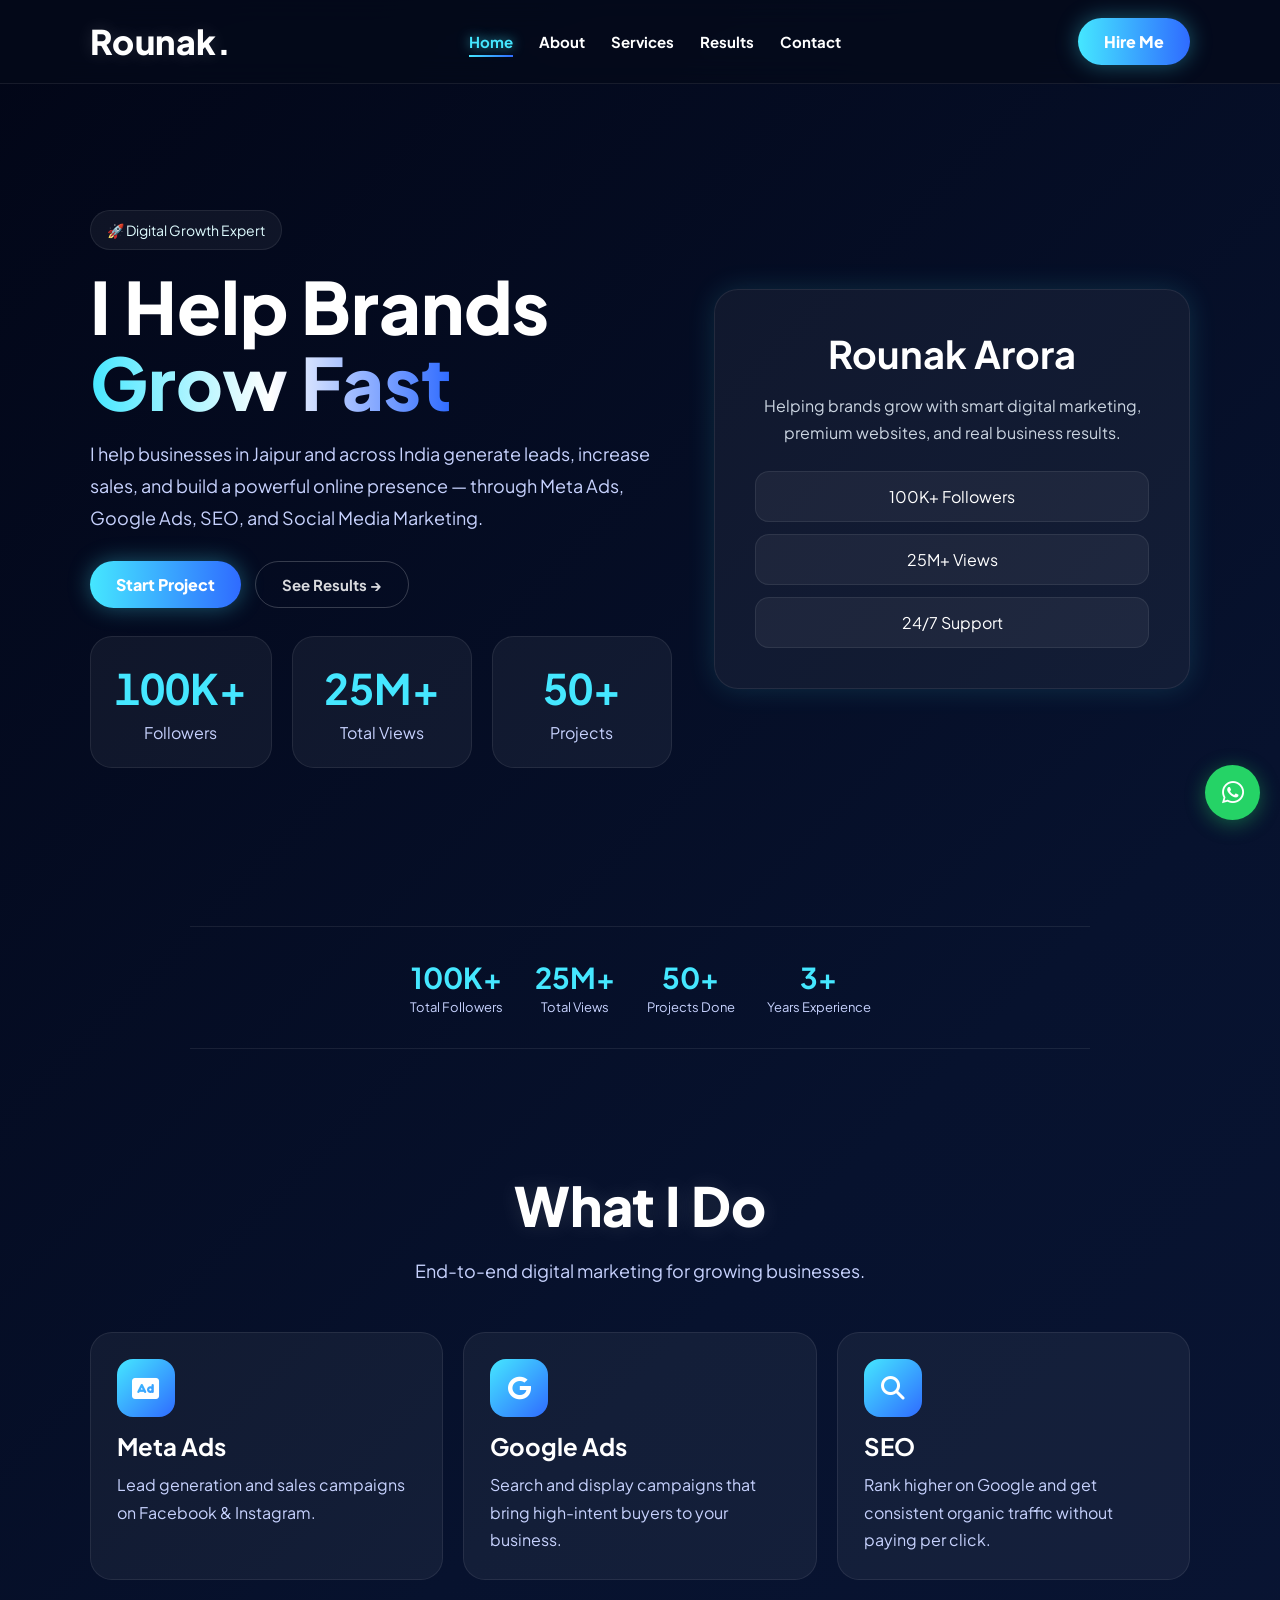
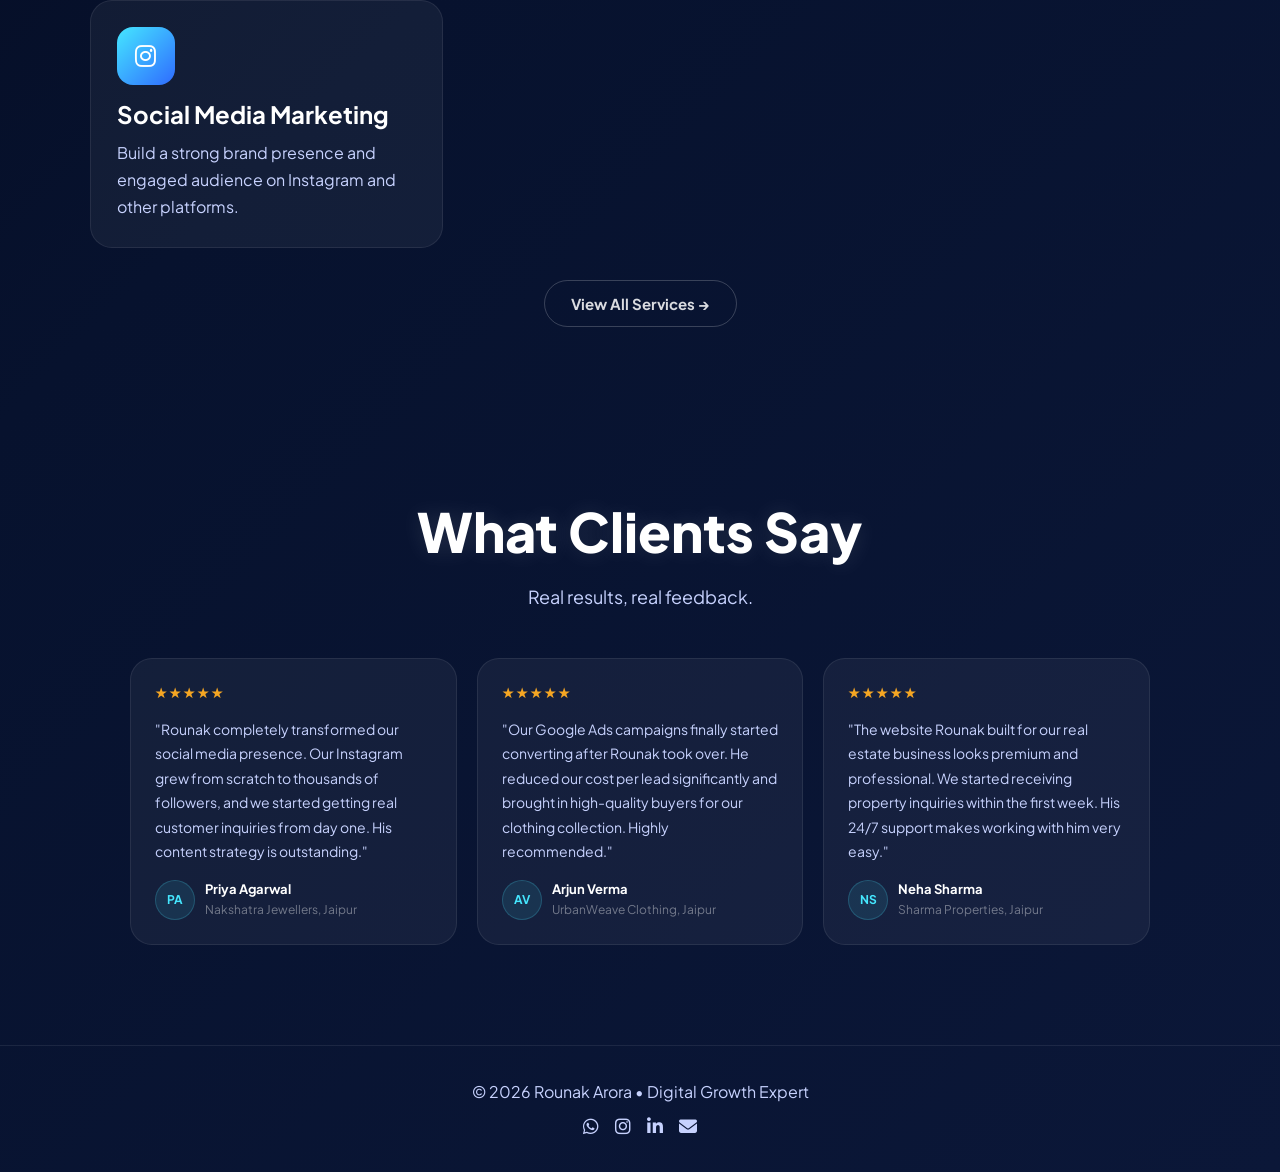
==== index.html @ ebeb41df "Update index.html with SEO enhancements and content revisions Updated meta tags for Open Graph and a" ====
<!DOCTYPE html>
<html lang="en">
<head>
  <meta charset="UTF-8">
  <meta name="viewport" content="width=device-width, initial-scale=1.0">
  <title>Rounak Arora | Digital Growth Expert — Jaipur</title>

  <meta name="description" content="Rounak Arora is a Digital Growth Expert in Jaipur helping brands grow with SEO, Social Media Marketing, Google Ads, Website Design & Branding.">

  <meta property="og:title" content="Rounak Arora | Digital Growth Expert">
  <meta property="og:description" content="Helping brands grow with smart digital marketing, premium websites, and real business results.">
  <meta property="og:image" content="https://rounakarora.netlify.app/insta.jpg">
  <meta property="og:url" content="https://rounakarora.netlify.app/">
  <meta property="og:type" content="website">

  <meta name="theme-color" content="#020617">

  <link rel="icon" type="image/png" href="images/favicon.png">

  <script type="application/ld+json">
  {
    "@context": "https://schema.org",
    "@type": "ProfessionalService",
    "name": "Rounak Arora — Digital Growth Expert",
    "url": "https://rounakarora.netlify.app",
    "image": "https://rounakarora.netlify.app/insta.jpg",
    "description": "Jaipur-based Digital Marketing Expert specializing in Meta Ads, Google Ads, SEO and Social Media Marketing.",
    "address": {
      "@type": "PostalAddress",
      "addressLocality": "Jaipur",
      "addressRegion": "Rajasthan",
      "addressCountry": "IN"
    },
    "priceRange": "₹₹",
    "sameAs": [
      "https://www.linkedin.com/in/rounakarora"
    ]
  }
  </script>

  <style>html,body{ background:#020617; }</style>

  <link rel="stylesheet" href="style.css">
  <link rel="stylesheet" href="https://cdnjs.cloudflare.com/ajax/libs/font-awesome/6.5.0/css/all.min.css">

  <style>
    .proof-bar {
      display: flex;
      justify-content: center;
      flex-wrap: wrap;
      gap: 2rem;
      padding: 2rem;
      border-top: 1px solid var(--line);
      border-bottom: 1px solid var(--line);
      margin: 2rem auto;
      max-width: 900px;
    }
    .proof-item { text-align: center; }
    .proof-item strong {
      display: block;
      font-size: 1.8rem;
      font-weight: 700;
      color: var(--cyan);
    }
    .proof-item span { font-size: 13px; color: var(--text); }

    .whatsapp-float {
      position: fixed;
      bottom: 80px;
      right: 20px;
      background: #25D366;
      color: white;
      width: 55px;
      height: 55px;
      border-radius: 50%;
      display: flex;
      align-items: center;
      justify-content: center;
      font-size: 1.6rem;
      box-shadow: 0 4px 20px rgba(37,211,102,0.4);
      z-index: 999;
      transition: transform 0.3s;
      text-decoration: none;
    }
    .whatsapp-float:hover { transform: scale(1.1); }

    .footer-socials {
      display: flex;
      justify-content: center;
      gap: 16px;
      margin-top: 12px;
    }
    .footer-socials a {
      color: var(--text);
      font-size: 18px;
      transition: color 0.3s;
      text-decoration: none;
    }
    .footer-socials a:hover { color: var(--cyan); }
  </style>
</head>

<body>

<canvas id="particles"></canvas>

<header class="navbar">
  <div class="logo">Rounak.</div>
  <button class="hamburger" id="menuBtn" aria-label="Toggle menu">
    <span></span><span></span><span></span>
  </button>
  <nav class="nav-links" id="navLinks">
    <a href="index.html" class="active">Home</a>
    <a href="about.html">About</a>
    <a href="services.html">Services</a>
    <a href="results.html">Results</a>
    <a href="contact.html">Contact</a>
  </nav>
  <a href="contact.html" class="hire-btn">Hire Me</a>
</header>

<section class="hero">
  <div class="hero-wrap">
    <div class="hero-left">
      <span class="badge">🚀 Digital Growth Expert</span>
      <h1 class="hero-title">I Help Brands <span>Grow Fast</span></h1>
      <p class="hero-text">
        I help businesses in Jaipur and across India generate leads, increase sales,
        and build a powerful online presence — through Meta Ads, Google Ads, SEO,
        and Social Media Marketing.
      </p>
      <div class="hero-actions">
        <a href="contact.html" class="btn">Start Project</a>
        <a href="results.html" class="btn-ghost">See Results →</a>
      </div>
      <div class="stats">
        <div class="stat"><h3>100K+</h3><p>Followers</p></div>
        <div class="stat"><h3>25M+</h3><p>Total Views</p></div>
        <div class="stat"><h3>50+</h3><p>Projects</p></div>
      </div>
    </div>
    <div class="hero-right">
      <div class="hero-card profile-box">
        <h2>Rounak Arora</h2>
        <p>Helping brands grow with smart digital marketing, premium websites, and real business results.</p>
        <div class="mini-stats">
          <div>100K+ Followers</div>
          <div>25M+ Views</div>
          <div>24/7 Support</div>
        </div>
      </div>
    </div>
  </div>
</section>

<div class="proof-bar">
  <div class="proof-item"><strong>100K+</strong><span>Total Followers</span></div>
  <div class="proof-item"><strong>25M+</strong><span>Total Views</span></div>
  <div class="proof-item"><strong>50+</strong><span>Projects Done</span></div>
  <div class="proof-item"><strong>3+</strong><span>Years Experience</span></div>
</div>

<section>
  <h2 class="section-title">What I Do</h2>
  <p class="section-sub">End-to-end digital marketing for growing businesses.</p>
  <div class="grid">
    <div class="card">
      <div class="icon"><i class="fas fa-ad"></i></div>
      <h3>Meta Ads</h3>
      <p>Lead generation and sales campaigns on Facebook & Instagram.</p>
    </div>
    <div class="card">
      <div class="icon"><i class="fab fa-google"></i></div>
      <h3>Google Ads</h3>
      <p>Search and display campaigns that bring high-intent buyers to your business.</p>
    </div>
    <div class="card">
      <div class="icon"><i class="fas fa-search"></i></div>
      <h3>SEO</h3>
      <p>Rank higher on Google and get consistent organic traffic without paying per click.</p>
    </div>
    <div class="card">
      <div class="icon"><i class="fab fa-instagram"></i></div>
      <h3>Social Media Marketing</h3>
      <p>Build a strong brand presence and engaged audience on Instagram and other platforms.</p>
    </div>
  </div>
  <div style="text-align:center; margin-top:2rem;">
    <a href="services.html" class="btn-ghost">View All Services →</a>
  </div>
</section>

<section class="testimonials">
  <h2 class="section-title">What Clients Say</h2>
  <p class="section-sub">Real results, real feedback.</p>
  <div class="t-grid">
    <div class="t-card">
      <div class="t-stars">★★★★★</div>
      <p class="t-text">"Rounak completely transformed our social media presence. Our Instagram grew from scratch to thousands of followers, and we started getting real customer inquiries from day one. His content strategy is outstanding."</p>
      <div class="t-author">
        <div class="t-avatar">PA</div>
        <div>
          <strong>Priya Agarwal</strong>
          <span>Nakshatra Jewellers, Jaipur</span>
        </div>
      </div>
    </div>
    <div class="t-card">
      <div class="t-stars">★★★★★</div>
      <p class="t-text">"Our Google Ads campaigns finally started converting after Rounak took over. He reduced our cost per lead significantly and brought in high-quality buyers for our clothing collection. Highly recommended."</p>
      <div class="t-author">
        <div class="t-avatar">AV</div>
        <div>
          <strong>Arjun Verma</strong>
          <span>UrbanWeave Clothing, Jaipur</span>
        </div>
      </div>
    </div>
    <div class="t-card">
      <div class="t-stars">★★★★★</div>
      <p class="t-text">"The website Rounak built for our real estate business looks premium and professional. We started receiving property inquiries within the first week. His 24/7 support makes working with him very easy."</p>
      <div class="t-author">
        <div class="t-avatar">NS</div>
        <div>
          <strong>Neha Sharma</strong>
          <span>Sharma Properties, Jaipur</span>
        </div>
      </div>
    </div>
  </div>
</section>

<footer>
  <p>©️ 2026 Rounak Arora • Digital Growth Expert</p>
  <div class="footer-socials">
    <a href="https://wa.me/917821857020" target="_blank" rel="noopener" aria-label="WhatsApp"><i class="fab fa-whatsapp"></i></a>
    <a href="https://www.instagram.com/gulabinagarii" target="_blank" rel="noopener" aria-label="Instagram"><i class="fab fa-instagram"></i></a>
    <a href="https://www.linkedin.com/in/rounakarora" target="_blank" rel="noopener" aria-label="LinkedIn"><i class="fab fa-linkedin-in"></i></a>
    <a href="mailto:rounakarora92@gmail.com" aria-label="Email"><i class="fas fa-envelope"></i></a>
  </div>
</footer>

<div class="sticky-cta">
  <span>Ready to grow your brand? 🚀</span>
  <a href="contact.html">Hire Me</a>
</div>

<a href="https://wa.me/917821857020" class="whatsapp-float" target="_blank" rel="noopener" aria-label="Chat on WhatsApp">
  <i class="fab fa-whatsapp"></i>
</a>

<script src="script.js"></script>
</body>
</html>
---- style.css ----
/* ===================================
   STYLE.CSS — FINAL FIXED VERSION
=================================== */

@import url('https://fonts.googleapis.com/css2?family=Plus+Jakarta+Sans:wght@400;500;600;700;800;900&display=swap');

/* RESET */
* {
  margin: 0;
  padding: 0;
  box-sizing: border-box;
}

:root {
  --bg1: #020617;
  --bg2: #07122e;
  --bg3: #0b1738;
  --white: #ffffff;
  --text: #c7d2fe;
  --cyan: #45e7ff;
  --blue: #2f6bff;
  --glass: rgba(255,255,255,0.05);
  --line: rgba(255,255,255,0.08);
}

html { scroll-behavior: smooth; }

body {
  font-family: 'Plus Jakarta Sans', Arial, sans-serif;
  background: linear-gradient(135deg, var(--bg1), var(--bg2), var(--bg3));
  color: var(--white);
  overflow-x: hidden;
  min-height: 100vh;
  position: relative;
}

body::before,
body::after {
  content: "";
  position: fixed;
  width: 320px;
  height: 320px;
  border-radius: 50%;
  filter: blur(100px);
  opacity: .35;
  z-index: -1;
}
body::before { top: 50px; left: -120px; background: var(--cyan); }
body::after  { right: -120px; bottom: 60px; background: var(--blue); }

canvas {
  position: fixed;
  inset: 0;
  width: 100%;
  height: 100%;
  z-index: -2;
  pointer-events: none;
}

a { color: inherit; }

/* ── NAVBAR ── */
.navbar {
  position: sticky;
  top: 0;
  z-index: 999;
  display: flex;
  justify-content: space-between;
  align-items: center;
  gap: 20px;
  padding: 18px 7%;
  background: rgba(5,10,25,.72);
  backdrop-filter: blur(14px);
  border-bottom: 1px solid var(--line);
}

.logo {
  font-size: 34px;
  font-weight: 800;
  letter-spacing: .5px;
  color: #fff;
  text-shadow: 0 0 18px rgba(255,255,255,.15);
  flex-shrink: 0;
}

/* Desktop nav */
.nav-links {
  display: flex;
  align-items: center;
  gap: 26px;
}

.nav-links a {
  text-decoration: none;
  font-size: 15px;
  font-weight: 700;
  color: #fff;
  transition: .3s ease;
  position: relative;
  white-space: nowrap;
}

.nav-links a:hover,
.nav-links a.active {
  color: var(--cyan);
  text-shadow: 0 0 12px rgba(69,231,255,.75);
}

.nav-links a::after {
  content: "";
  position: absolute;
  left: 0; bottom: -6px;
  width: 0%; height: 2px;
  background: linear-gradient(90deg, var(--cyan), var(--blue));
  transition: .3s;
}
.nav-links a:hover::after,
.nav-links a.active::after { width: 100%; }

/* ── HAMBURGER ── */
.hamburger {
  display: none;
  flex-direction: column;
  gap: 5px;
  cursor: pointer;
  background: none;
  border: none;
  padding: 6px;
  z-index: 1100;
  box-shadow: none;
}
.hamburger span {
  display: block;
  width: 24px;
  height: 2px;
  background: #fff;
  border-radius: 2px;
  transition: all 0.3s ease;
}
.hamburger:hover { transform: none; box-shadow: none; }
.hamburger.open span:nth-child(1) { transform: translateY(7px) rotate(45deg); }
.hamburger.open span:nth-child(2) { opacity: 0; }
.hamburger.open span:nth-child(3) { transform: translateY(-7px) rotate(-45deg); }

/* ── BUTTONS ── */
.btn,
.hire-btn {
  display: inline-flex;
  justify-content: center;
  align-items: center;
  gap: 8px;
  padding: 13px 26px;
  border: none;
  outline: none;
  border-radius: 999px;
  text-decoration: none;
  color: #fff;
  font-weight: 800;
  cursor: pointer;
  background: linear-gradient(90deg, var(--cyan), var(--blue));
  box-shadow: 0 0 22px rgba(69,231,255,.35);
  transition: .3s ease;
  font-family: inherit;
}
.btn:hover,
.hire-btn:hover {
  transform: translateY(-3px) scale(1.02);
  box-shadow: 0 0 32px rgba(69,231,255,.55);
}

.btn-ghost {
  display: inline-flex;
  justify-content: center;
  align-items: center;
  padding: 13px 26px;
  border-radius: 999px;
  border: 1.5px solid rgba(255,255,255,0.2);
  color: rgba(255,255,255,0.85);
  font-size: 15px;
  font-weight: 700;
  text-decoration: none;
  transition: .3s ease;
  font-family: inherit;
  cursor: pointer;
  background: transparent;
  box-shadow: none;
}
.btn-ghost:hover {
  border-color: var(--cyan);
  color: var(--cyan);
  transform: translateY(-3px);
  box-shadow: 0 0 18px rgba(69,231,255,.2);
}

/* ── SECTIONS ── */
section {
  padding: 90px 7%;
  position: relative;
}

.section-tag {
  display: block;
  text-align: center;
  color: var(--cyan);
  font-size: 14px;
  font-weight: 700;
  margin-bottom: 8px;
}

.section-title {
  text-align: center;
  font-size: 54px;
  font-weight: 900;
  margin-bottom: 16px;
  text-shadow: 0 0 22px rgba(255,255,255,.12);
}

.section-sub {
  max-width: 760px;
  margin: 0 auto 45px;
  text-align: center;
  color: var(--text);
  font-size: 18px;
  line-height: 1.8;
}

/* ── HERO ── */
.hero {
  min-height: calc(100vh - 90px);
  display: flex;
  align-items: center;
}

.hero-wrap {
  width: 100%;
  display: grid;
  grid-template-columns: 1.1fr .9fr;
  gap: 42px;
  align-items: center;
}

.badge {
  display: inline-block;
  padding: 10px 16px;
  border-radius: 999px;
  border: 1px solid var(--line);
  background: var(--glass);
  color: #dffcff;
  font-size: 14px;
  margin-bottom: 18px;
}

.hero-title {
  font-size: 72px;
  line-height: 1.05;
  font-weight: 900;
  margin-bottom: 18px;
}

.hero-title span {
  background: linear-gradient(90deg, var(--cyan), #ffffff, var(--blue));
  -webkit-background-clip: text;
  -webkit-text-fill-color: transparent;
}

.hero-text {
  font-size: 18px;
  line-height: 1.8;
  color: var(--text);
  margin-bottom: 26px;
}

.hero-actions {
  display: flex;
  gap: 14px;
  flex-wrap: wrap;
  align-items: center;
  margin-bottom: 28px;
}

.hero-card {
  background: var(--glass);
  border: 1px solid var(--line);
  border-radius: 24px;
  padding: 16px;
  box-shadow: 0 0 28px rgba(69,231,255,.14);
}

.hero-card img {
  width: 100%;
  display: block;
  border-radius: 18px;
  object-fit: cover;
}

.profile-box { padding: 40px; text-align: center; }
.profile-box h2 { font-size: 38px; margin-bottom: 15px; }
.profile-box p  { color: #cbd5e1; line-height: 1.7; margin-bottom: 25px; }

.mini-stats { display: grid; gap: 12px; }
.mini-stats div {
  padding: 14px;
  border-radius: 14px;
  background: rgba(255,255,255,0.05);
  border: 1px solid rgba(255,255,255,0.08);
}

/* ── STATS ── */
.stats {
  display: grid;
  grid-template-columns: repeat(3, 1fr);
  gap: 20px;
  margin-top: 10px;
}

.stat {
  background: var(--glass);
  border: 1px solid var(--line);
  border-radius: 22px;
  padding: 24px;
  text-align: center;
  transition: .35s;
}
.stat:hover { transform: translateY(-8px); box-shadow: 0 0 26px rgba(69,231,255,.18); }
.stat h3 { font-size: 42px; color: var(--cyan); margin-bottom: 8px; font-variant-numeric: tabular-nums; }
.stat p  { color: var(--text); font-size: 16px; }

/* ── GRID CARDS ── */
.grid {
  display: grid;
  grid-template-columns: repeat(3, 1fr);
  gap: 20px;
}

.card,
.result-box {
  background: var(--glass);
  border: 1px solid var(--line);
  border-radius: 22px;
  padding: 26px;
  transition: .35s;
  display: flex;
  flex-direction: column;
}
.card:hover,
.result-box:hover { transform: translateY(-8px); box-shadow: 0 0 26px rgba(69,231,255,.18); }

.icon {
  width: 58px; height: 58px;
  border-radius: 16px;
  display: grid;
  place-items: center;
  font-size: 24px;
  background: linear-gradient(135deg, var(--cyan), var(--blue));
  margin-bottom: 14px;
  flex-shrink: 0;
}

.card h3 { font-size: 24px; margin-bottom: 10px; }
.card p  { color: var(--text); line-height: 1.7; flex: 1; }

.card-cta {
  display: inline-block;
  margin-top: 18px;
  font-size: 13px;
  font-weight: 700;
  color: var(--cyan);
  text-decoration: none;
  transition: opacity 0.2s;
}
.card-cta:hover { opacity: 0.7; }

.result-box h2 { font-size: 42px; color: var(--cyan); margin-bottom: 8px; font-variant-numeric: tabular-nums; }
.result-box span { color: var(--text); line-height: 1.7; }

/* ── CONTACT FORM ── */
.contact-wrap { max-width: 780px; margin: auto; }
form { display: grid; gap: 16px; }

input, textarea {
  width: 100%;
  padding: 16px 18px;
  border-radius: 16px;
  border: 1px solid var(--line);
  background: rgba(255,255,255,0.04);
  color: #fff;
  font-size: 16px;
  outline: none;
  font-family: inherit;
  transition: border-color .2s, box-shadow .2s;
}
input:focus, textarea:focus {
  border-color: rgba(69,231,255,.45);
  box-shadow: 0 0 0 4px rgba(69,231,255,.08);
}
textarea { min-height: 150px; resize: vertical; }
input::placeholder, textarea::placeholder { color: #9ca3af; }

.form-success {
  display: none;
  text-align: center;
  padding: 2.5rem;
  color: #4ade80;
  font-size: 1.1rem;
  font-weight: 600;
}
.form-success i { font-size: 2.5rem; display: block; margin-bottom: 0.75rem; }

/* ── TESTIMONIALS ── */
.testimonials { padding: 5rem 7%; max-width: 1200px; margin: 0 auto; }

.t-grid {
  display: grid;
  grid-template-columns: repeat(3, 1fr);
  gap: 1.25rem;
  margin-top: 2.5rem;
}

.t-card {
  background: var(--glass);
  border: 1px solid var(--line);
  border-radius: 22px;
  padding: 1.5rem;
  display: flex;
  flex-direction: column;
  gap: 1rem;
  transition: .35s;
}
.t-card:hover { transform: translateY(-6px); box-shadow: 0 0 26px rgba(69,231,255,.15); border-color: rgba(69,231,255,.2); }
.t-stars { color: #f5a623; font-size: 14px; letter-spacing: 2px; }
.t-text  { font-size: 14px; color: var(--text); line-height: 1.75; flex: 1; }
.t-author { display: flex; align-items: center; gap: 10px; }
.t-avatar {
  width: 40px; height: 40px;
  border-radius: 50%;
  background: rgba(69,231,255,0.1);
  color: var(--cyan);
  font-size: 12px; font-weight: 700;
  display: flex; align-items: center; justify-content: center;
  flex-shrink: 0;
  border: 1px solid rgba(69,231,255,0.2);
}
.t-author strong { display: block; font-size: 13px; color: #fff; }
.t-author span   { font-size: 12px; color: rgba(255,255,255,0.4); }

/* ── CASE STUDY ── */
.case-bio h2 { font-size: clamp(1.6rem, 4vw, 2.5rem); margin-bottom: 15px; line-height: 1.2; }
.case-bio p  { line-height: 1.9; color: var(--text); margin-bottom: 20px; font-size: clamp(15px, 2vw, 17px); }
.case-highlights { display: flex; gap: 12px; flex-wrap: wrap; margin-bottom: 24px; }
.case-tag {
  display: inline-flex; align-items: center; gap: 6px;
  padding: 7px 14px; border-radius: 999px;
  border: 1px solid rgba(69,231,255,0.25);
  background: rgba(69,231,255,0.07);
  color: var(--cyan); font-size: 13px; font-weight: 600;
}

/* ── BOTTOM CTA ── */
.services-cta, .results-cta { text-align: center; padding: 3rem 7% 5rem; }
.services-cta h2, .results-cta h2 { font-size: clamp(1.6rem, 4vw, 2.4rem); font-weight: 800; margin-bottom: 0.75rem; }
.services-cta p, .results-cta p   { color: var(--text); font-size: 17px; margin-bottom: 2rem; line-height: 1.7; }
.services-cta .hero-actions, .results-cta .hero-actions { justify-content: center; }

/* ── ABOUT BIO ── */
.about-bio h2 { font-size: clamp(1.6rem, 4vw, 2.6rem); margin-bottom: 15px; line-height: 1.2; }
.about-bio p  { line-height: 1.9; color: var(--text); margin-bottom: 20px; font-size: clamp(15px, 2vw, 17px); }

/* ── MOBILE STICKY CTA ── */
.sticky-cta {
  display: none;
  position: fixed;
  bottom: 0; left: 0; right: 0;
  background: rgba(2,6,23,0.96);
  backdrop-filter: blur(12px);
  border-top: 1px solid var(--line);
  padding: 0.9rem 1.5rem;
  align-items: center;
  justify-content: space-between;
  z-index: 998;
  font-size: 14px;
  color: rgba(255,255,255,0.7);
}
.sticky-cta a {
  background: linear-gradient(90deg, var(--cyan), var(--blue));
  color: #020617;
  padding: 0.55rem 1.25rem;
  border-radius: 50px;
  font-weight: 700; font-size: 13px;
  text-decoration: none; white-space: nowrap;
  box-shadow: 0 0 16px rgba(69,231,255,.35);
}

/* ── FOOTER ── */
footer { margin-top: 20px; padding: 35px 7%; text-align: center; color: var(--text); border-top: 1px solid var(--line); }

/* ── SCROLLBAR ── */
::-webkit-scrollbar { width: 10px; }
::-webkit-scrollbar-track { background: #061022; }
::-webkit-scrollbar-thumb { background: linear-gradient(var(--cyan), var(--blue)); border-radius: 20px; }

/* ════════════════════════
   TABLET — max 992px
════════════════════════ */
@media (max-width: 992px) {
  .hero-wrap  { grid-template-columns: 1fr; }
  .hero       { min-height: auto; }
  .hero-title { font-size: 56px; }
  .grid       { grid-template-columns: repeat(2, 1fr); }
  .stats      { grid-template-columns: repeat(3, 1fr); }
  .t-grid     { grid-template-columns: repeat(2, 1fr); }
}

/* ════════════════════════
   MOBILE — max 768px
════════════════════════ */
@media (max-width: 768px) {

  /* Show hamburger */
  .hamburger {
    display: flex;
    z-index: 1200;
  }

  /* Hide desktop nav */
  .nav-links {
    display: none;
  }

  /* SIDE SLIDE MENU */
.nav-links.open {
  display: flex;
  flex-direction: column;
  position: fixed;
  top: 0;
  right: 0;
  width: min(82vw, 340px);
  height: 100vh;
  background: rgba(2, 6, 23, 0.96);
  -webkit-backdrop-filter: blur(18px);
  backdrop-filter: blur(18px);
  border-left: 1px solid rgba(255,255,255,0.08);

  /* ✅ ONLY CHANGED THIS */
  padding: 70px 24px 40px;

  gap: 14px;
  z-index: 1100;
  overflow-y: auto;
  animation: slideMenu .28s ease forwards;
  box-shadow:
    -10px 0 40px rgba(0,0,0,0.35),
    0 0 30px rgba(69,231,255,0.08);
}

  @keyframes slideMenu {
    from {
      opacity: 0;
      transform: translateX(100%);
    }
    to {
      opacity: 1;
      transform: translateX(0);
    }
  }

  /* MENU LINKS */
  .nav-links.open a {
    display: flex;
    align-items: center;
    width: 100%;
    min-height: 54px;
    padding: 0 18px;
    border-radius: 16px;
    font-size: 16px;
    font-weight: 700;
    text-decoration: none;
    color: #ffffff !important;
    background: rgba(255,255,255,0.03);
    border: 1px solid rgba(255,255,255,0.05);
    transition: all .25s ease;
    opacity: 1 !important;
    visibility: visible !important;
    letter-spacing: .3px;
  }

  .nav-links.open a:hover,
  .nav-links.open a.active {
    color: var(--cyan) !important;
    background: rgba(69,231,255,0.08);
    border-color: rgba(69,231,255,0.18);
    transform: translateX(4px);
    box-shadow: 0 0 18px rgba(69,231,255,.12);
  }

  .nav-links.open a::after {
    display: none;
  }

  /* Hamburger animation */
  .hamburger.open span:nth-child(1) {
    transform: translateY(7px) rotate(45deg);
  }

  .hamburger.open span:nth-child(2) {
    opacity: 0;
  }

  .hamburger.open span:nth-child(3) {
    transform: translateY(-7px) rotate(-45deg);
  }

  /* Hide top hire button */
  .hire-btn {
    display: none;
  }

  /* Sticky CTA */
  .sticky-cta {
    display: flex;
    padding:
      0.9rem 1.2rem
      calc(0.9rem + env(safe-area-inset-bottom));
  }

  footer {
    padding-bottom: 5.5rem;
  }

  /* Navbar */
  .navbar {
    padding: 18px 20px;
    -webkit-backdrop-filter: blur(14px);
  }

  .logo {
    font-size: 28px;
  }

  /* Sections */
  section {
    padding: 75px 20px;
  }

  /* Hero */
  .hero-wrap {
    grid-template-columns: 1fr;
    text-align: center;
    gap: 26px;
  }

  .badge {
    margin: 0 auto 18px;
  }

  .hero-title {
    font-size: clamp(2rem, 9vw, 3rem);
    line-height: 1.15;
  }

  .hero-text {
    font-size: 16px;
    line-height: 1.9;
  }

  .hero-actions {
    flex-direction: column;
    gap: 12px;
    align-items: center;
  }

  .hero-actions .btn,
  .hero-actions .btn-ghost {
    width: 100%;
    max-width: 330px;
    justify-content: center;
    min-height: 48px;
  }

  /* Hero Card */
  .hero-card {
    display: block !important;
  }

  .profile-box {
    padding: 24px;
    margin-top: 18px;
  }

  .profile-box h2 {
    font-size: 28px;
  }

  .profile-box p {
    font-size: 15px;
    margin-bottom: 18px;
  }

  .mini-stats div {
    padding: 12px;
    font-size: 14px;
  }

  /* Titles */
  .section-title {
    font-size: clamp(2rem, 6vw, 3rem);
  }

  .section-sub {
    font-size: 16px;
  }

  /* Cards */
  .stats,
  .grid,
  .t-grid {
    grid-template-columns: 1fr;
    gap: 18px;
  }

  .stat,
  .card,
  .result-box,
  .t-card {
    padding: 22px;
    will-change: transform;
    transform: translateZ(0);
  }

  .stat h3,
  .result-box h2 {
    font-size: 36px;
  }

  /* Forms */
  input,
  textarea {
    font-size: 15px;
  }

  /* Testimonials */
  .testimonials {
    padding: 3rem 20px;
  }

  /* About + Case */
  .about-bio,
  .case-bio {
    text-align: center;
  }

  .about-bio .badge,
  .case-bio .badge {
    margin: 0 auto 16px;
    display: inline-block;
  }

  .case-highlights {
    justify-content: center;
  }

  /* Background performance */
  body::before,
  body::after {
    filter: blur(70px);
    opacity: .22;
  }

  /* Images */
  img {
    max-width: 100%;
    height: auto;
  }

  /* Buttons */
  .btn:active,
  .btn-ghost:active {
    transform: scale(.98);
  }
}
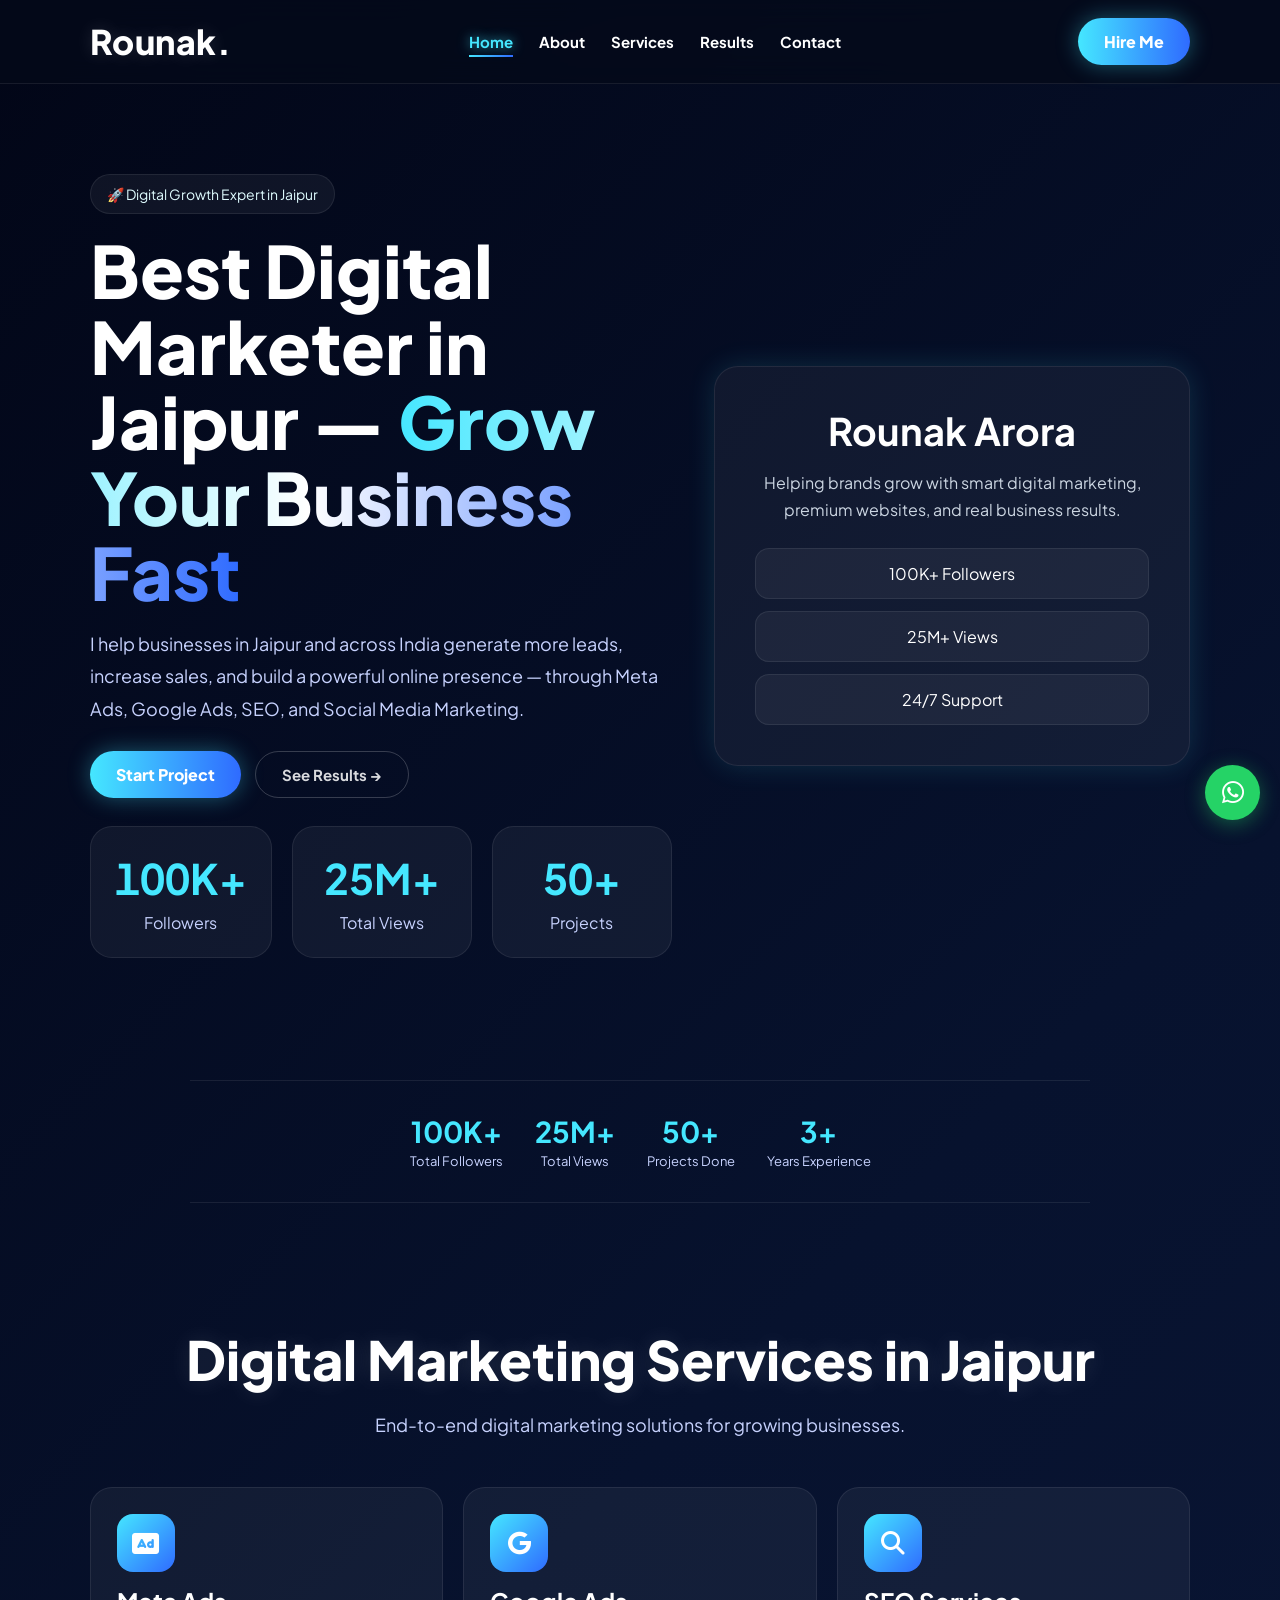
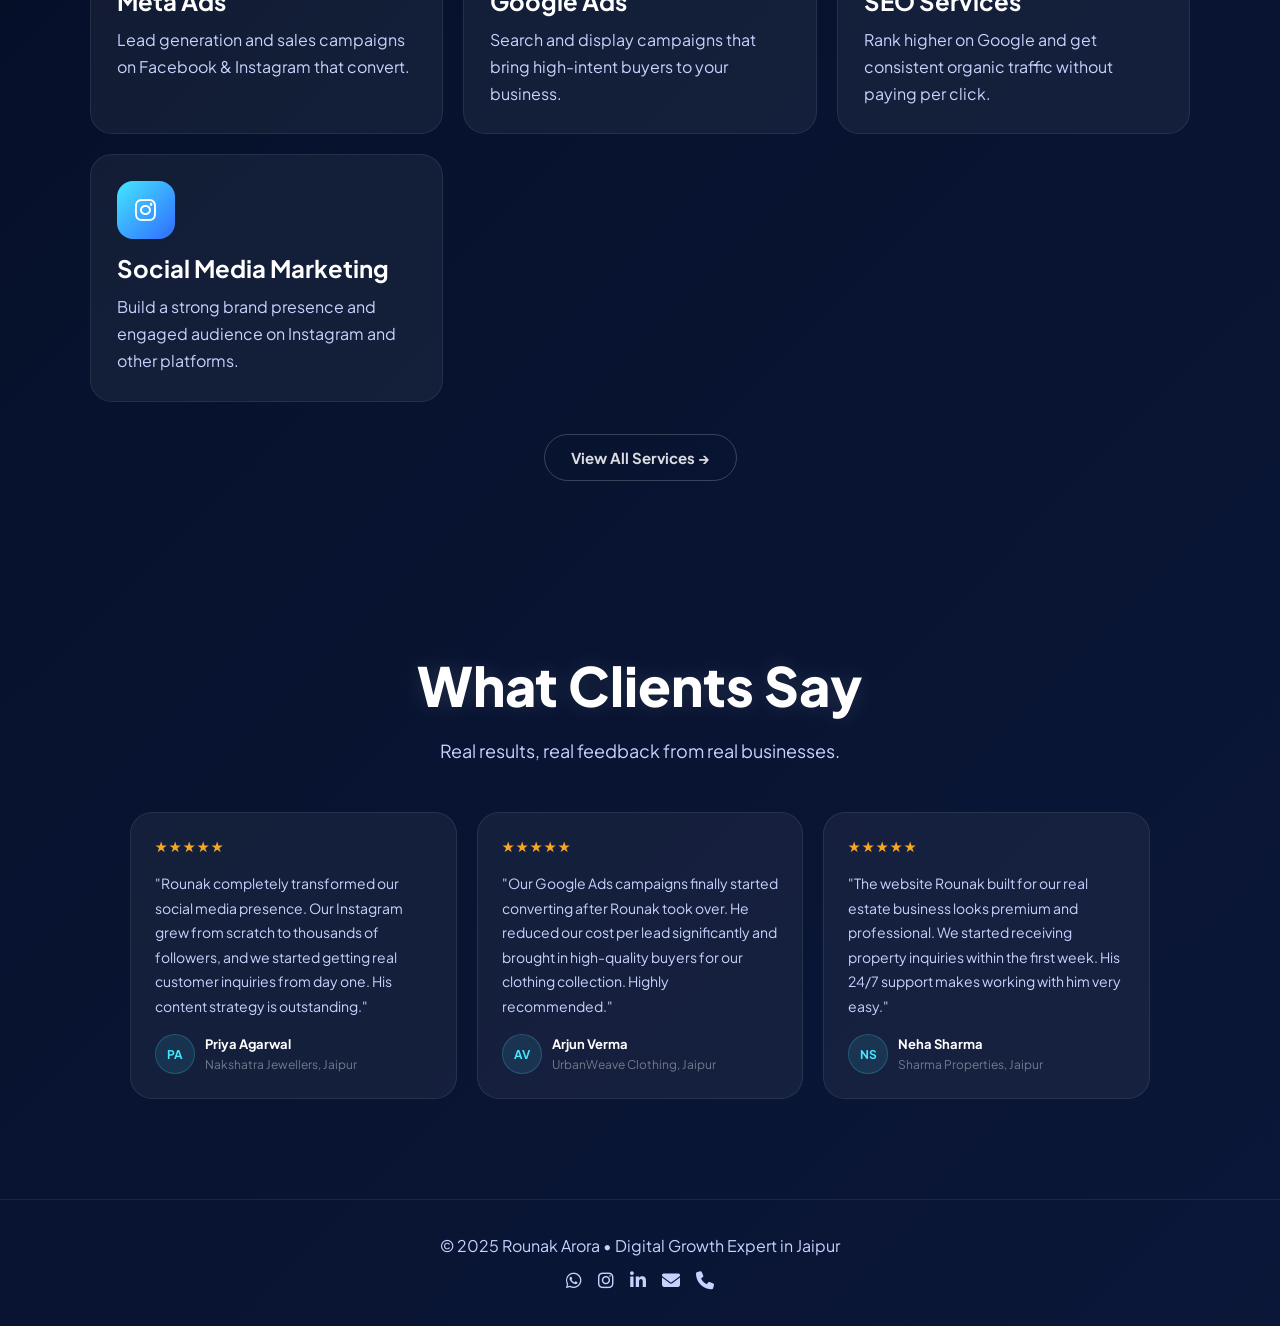
==== commit 3280f8f8: "Revise SEO meta tags and add structured data Updated meta tags and content for SEO optimization and " ====
--- a/index.html
+++ b/index.html
@@ -1,47 +1,222 @@
 <!DOCTYPE html>
 <html lang="en">
 <head>
+  <!-- Google tag (gtag.js) -->
+  <script async src="https://www.googletagmanager.com/gtag/js?id=G-XH932V2E9H"></script>
+  <script>
+    window.dataLayer = window.dataLayer || [];
+    function gtag(){dataLayer.push(arguments);}
+    gtag('js', new Date());
+    gtag('config', 'G-XH932V2E9H');
+  </script>
+
   <meta charset="UTF-8">
   <meta name="viewport" content="width=device-width, initial-scale=1.0">
-  <title>Rounak Arora | Digital Growth Expert — Jaipur</title>
-
-  <meta name="description" content="Rounak Arora is a Digital Growth Expert in Jaipur helping brands grow with SEO, Social Media Marketing, Google Ads, Website Design & Branding.">
-
-  <meta property="og:title" content="Rounak Arora | Digital Growth Expert">
-  <meta property="og:description" content="Helping brands grow with smart digital marketing, premium websites, and real business results.">
-  <meta property="og:image" content="https://rounakarora.netlify.app/insta.jpg">
-  <meta property="og:url" content="https://rounakarora.netlify.app/">
+  
+  <!-- Primary Meta Tags -->
+  <title>Digital Marketer in Jaipur | Rounak Arora — SEO, Meta Ads & Google Ads Expert</title>
+  <meta name="title" content="Digital Marketer in Jaipur | Rounak Arora — SEO & Ads Expert">
+  <meta name="description" content="Top Digital Marketing Expert in Jaipur. Get more leads & sales with Meta Ads, Google Ads, SEO & Social Media Marketing. 3+ years, 50+ projects. Free consultation.">
+  <meta name="keywords" content="digital marketer jaipur, seo expert jaipur, google ads jaipur, meta ads expert, social media marketing jaipur, freelance digital marketer, rounak arora">
+  <meta name="author" content="Rounak Arora">
+  <meta name="robots" content="index, follow, max-image-preview:large, max-snippet:-1, max-video-preview:-1">
+  <meta name="language" content="English">
+  
+  <!-- Canonical URL -->
+  <link rel="canonical" href="https://rounakarora.online/">
+  
+  <!-- Geo Tags -->
+  <meta name="geo.region" content="IN-RJ">
+  <meta name="geo.placename" content="Jaipur">
+  <meta name="geo.position" content="26.9124;75.7873">
+  <meta name="ICBM" content="26.9124, 75.7873">
+  
+  <!-- Open Graph / Facebook -->
   <meta property="og:type" content="website">
-
+  <meta property="og:url" content="https://rounakarora.online/">
+  <meta property="og:title" content="Digital Marketer in Jaipur | Rounak Arora">
+  <meta property="og:description" content="Get more leads & sales with Meta Ads, Google Ads, SEO & Social Media Marketing. 100K+ followers, 25M+ views, 50+ projects.">
+  <meta property="og:image" content="https://rounakarora.online/insta.jpg">
+  <meta property="og:image:width" content="1200">
+  <meta property="og:image:height" content="630">
+  <meta property="og:site_name" content="Rounak Arora">
+  <meta property="og:locale" content="en_IN">
+  
+  <!-- Twitter Card -->
+  <meta name="twitter:card" content="summary_large_image">
+  <meta name="twitter:url" content="https://rounakarora.online/">
+  <meta name="twitter:title" content="Digital Marketer in Jaipur | Rounak Arora">
+  <meta name="twitter:description" content="Get more leads & sales with Meta Ads, Google Ads, SEO & Social Media Marketing.">
+  <meta name="twitter:image" content="https://rounakarora.online/insta.jpg">
+  
+  <!-- Theme & Icons (FIXED: correct path) -->
   <meta name="theme-color" content="#020617">
-
-  <link rel="icon" type="image/png" href="images/favicon.png">
-
+  <link rel="icon" type="image/jpeg" href="/insta.jpg">
+  <link rel="apple-touch-icon" href="/insta.jpg">
+  
+  <!-- Performance: Preconnect & DNS Prefetch -->
+  <link rel="preconnect" href="https://fonts.googleapis.com">
+  <link rel="preconnect" href="https://fonts.gstatic.com" crossorigin>
+  <link rel="preconnect" href="https://cdnjs.cloudflare.com" crossorigin>
+  <link rel="dns-prefetch" href="https://cdnjs.cloudflare.com">
+  <link rel="dns-prefetch" href="https://wa.me">
+  
+  <!-- Google Fonts (loaded directly for faster rendering) -->
+  <link rel="stylesheet" href="https://fonts.googleapis.com/css2?family=Plus+Jakarta+Sans:wght@400;600;700;800&display=swap">
+  
+  <!-- Schema.org Structured Data: ProfessionalService -->
   <script type="application/ld+json">
   {
     "@context": "https://schema.org",
     "@type": "ProfessionalService",
+    "@id": "https://rounakarora.online/#business",
     "name": "Rounak Arora — Digital Growth Expert",
-    "url": "https://rounakarora.netlify.app",
-    "image": "https://rounakarora.netlify.app/insta.jpg",
-    "description": "Jaipur-based Digital Marketing Expert specializing in Meta Ads, Google Ads, SEO and Social Media Marketing.",
+    "alternateName": "Rounak Arora Digital Marketing",
+    "url": "https://rounakarora.online",
+    "logo": "https://rounakarora.online/insta.jpg",
+    "image": "https://rounakarora.online/insta.jpg",
+    "description": "Jaipur-based Digital Marketing Expert specializing in Meta Ads, Google Ads, SEO, Social Media Marketing, Website Design and Branding.",
+    "telephone": "+917821857020",
+    "email": "rounakarora92@gmail.com",
+    "priceRange": "₹₹",
     "address": {
       "@type": "PostalAddress",
       "addressLocality": "Jaipur",
       "addressRegion": "Rajasthan",
+      "postalCode": "302001",
       "addressCountry": "IN"
     },
-    "priceRange": "₹₹",
+    "geo": {
+      "@type": "GeoCoordinates",
+      "latitude": 26.9124,
+      "longitude": 75.7873
+    },
+    "areaServed": [
+      {"@type": "City", "name": "Jaipur"},
+      {"@type": "Country", "name": "India"}
+    ],
+    "openingHoursSpecification": {
+      "@type": "OpeningHoursSpecification",
+      "dayOfWeek": ["Monday","Tuesday","Wednesday","Thursday","Friday","Saturday","Sunday"],
+      "opens": "09:00",
+      "closes": "21:00"
+    },
     "sameAs": [
-      "https://www.linkedin.com/in/rounakarora"
+      "https://www.linkedin.com/in/rounakarora",
+      "https://www.instagram.com/gulabinagarii",
+      "https://wa.me/917821857020"
+    ],
+    "founder": {
+      "@type": "Person",
+      "name": "Rounak Arora",
+      "jobTitle": "Digital Growth Expert"
+    },
+    "aggregateRating": {
+      "@type": "AggregateRating",
+      "ratingValue": "5.0",
+      "reviewCount": "50",
+      "bestRating": "5"
+    },
+    "review": [
+      {
+        "@type": "Review",
+        "author": { "@type": "Person", "name": "Priya Agarwal" },
+        "reviewRating": { "@type": "Rating", "ratingValue": "5", "bestRating": "5" },
+        "reviewBody": "Rounak completely transformed our social media presence. Our Instagram grew from scratch to thousands of followers, and we started getting real customer inquiries from day one. His content strategy is outstanding."
+      },
+      {
+        "@type": "Review",
+        "author": { "@type": "Person", "name": "Arjun Verma" },
+        "reviewRating": { "@type": "Rating", "ratingValue": "5", "bestRating": "5" },
+        "reviewBody": "Our Google Ads campaigns finally started converting after Rounak took over. He reduced our cost per lead significantly and brought in high-quality buyers for our clothing collection. Highly recommended."
+      },
+      {
+        "@type": "Review",
+        "author": { "@type": "Person", "name": "Neha Sharma" },
+        "reviewRating": { "@type": "Rating", "ratingValue": "5", "bestRating": "5" },
+        "reviewBody": "The website Rounak built for our real estate business looks premium and professional. We started receiving property inquiries within the first week. His 24/7 support makes working with him very easy."
+      }
     ]
   }
   </script>
+  
+  <!-- Website Schema -->
+  <script type="application/ld+json">
+  {
+    "@context": "https://schema.org",
+    "@type": "WebSite",
+    "url": "https://rounakarora.online/",
+    "name": "Rounak Arora — Digital Growth Expert",
+    "description": "Digital Marketing Expert in Jaipur",
+    "inLanguage": "en-IN"
+  }
+  </script>
+
+  <!-- FAQ Schema (NEW - for Google rich snippets) -->
+  <script type="application/ld+json">
+  {
+    "@context": "https://schema.org",
+    "@type": "FAQPage",
+    "mainEntity": [
+      {
+        "@type": "Question",
+        "name": "Who is the best digital marketer in Jaipur?",
+        "acceptedAnswer": {
+          "@type": "Answer",
+          "text": "Rounak Arora is a leading Digital Growth Expert in Jaipur with 3+ years of experience, 100K+ followers, and 50+ successful projects across SEO, Meta Ads, Google Ads, and Social Media Marketing."
+        }
+      },
+      {
+        "@type": "Question",
+        "name": "What digital marketing services do you offer?",
+        "acceptedAnswer": {
+          "@type": "Answer",
+          "text": "I offer complete digital marketing services including Meta Ads (Facebook & Instagram), Google Ads, SEO, Social Media Marketing, Website Design, and Branding for businesses in Jaipur and across India."
+        }
+      },
+      {
+        "@type": "Question",
+        "name": "How much do digital marketing services cost in Jaipur?",
+        "acceptedAnswer": {
+          "@type": "Answer",
+          "text": "Digital marketing pricing depends on your business goals and services required. Contact me for a free consultation and customized quote based on your specific needs."
+        }
+      },
+      {
+        "@type": "Question",
+        "name": "How long does it take to see results from digital marketing?",
+        "acceptedAnswer": {
+          "@type": "Answer",
+          "text": "Paid ads (Meta Ads, Google Ads) can generate leads within 1-2 weeks. SEO typically shows meaningful results in 3-6 months. Social Media Marketing builds momentum within 1-3 months."
+        }
+      }
+    ]
+  }
+  </script>
+
+  <!-- Breadcrumb Schema (NEW) -->
+  <script type="application/ld+json">
+  {
+    "@context": "https://schema.org",
+    "@type": "BreadcrumbList",
+    "itemListElement": [
+      {
+        "@type": "ListItem",
+        "position": 1,
+        "name": "Home",
+        "item": "https://rounakarora.online/"
+      }
+    ]
+  }
+  </script>
 
   <style>html,body{ background:#020617; }</style>
 
   <link rel="stylesheet" href="style.css">
-  <link rel="stylesheet" href="https://cdnjs.cloudflare.com/ajax/libs/font-awesome/6.5.0/css/all.min.css">
+  
+  <!-- Font Awesome loaded asynchronously to prevent render blocking -->
+  <link rel="preload" href="https://cdnjs.cloudflare.com/ajax/libs/font-awesome/6.5.0/css/all.min.css" as="style" onload="this.onload=null;this.rel='stylesheet'">
+  <noscript><link rel="stylesheet" href="https://cdnjs.cloudflare.com/ajax/libs/font-awesome/6.5.0/css/all.min.css"></noscript>
 
   <style>
     .proof-bar {
@@ -110,28 +285,28 @@
     <span></span><span></span><span></span>
   </button>
   <nav class="nav-links" id="navLinks">
-    <a href="index.html" class="active">Home</a>
-    <a href="about.html">About</a>
-    <a href="services.html">Services</a>
-    <a href="results.html">Results</a>
-    <a href="contact.html">Contact</a>
+    <a href="/" class="active">Home</a>
+    <a href="/about">About</a>
+    <a href="/services">Services</a>
+    <a href="/results">Results</a>
+    <a href="/contact">Contact</a>
   </nav>
-  <a href="contact.html" class="hire-btn">Hire Me</a>
+  <a href="/contact" class="hire-btn">Hire Me</a>
 </header>
 
 <section class="hero">
   <div class="hero-wrap">
     <div class="hero-left">
-      <span class="badge">🚀 Digital Growth Expert</span>
-      <h1 class="hero-title">I Help Brands <span>Grow Fast</span></h1>
+      <span class="badge">🚀 Digital Growth Expert in Jaipur</span>
+      <h1 class="hero-title">Best Digital Marketer in Jaipur — <span>Grow Your Business Fast</span></h1>
       <p class="hero-text">
-        I help businesses in Jaipur and across India generate leads, increase sales,
+        I help businesses in Jaipur and across India generate more leads, increase sales,
         and build a powerful online presence — through Meta Ads, Google Ads, SEO,
         and Social Media Marketing.
       </p>
       <div class="hero-actions">
-        <a href="contact.html" class="btn">Start Project</a>
-        <a href="results.html" class="btn-ghost">See Results →</a>
+        <a href="/contact" class="btn">Start Project</a>
+        <a href="/results" class="btn-ghost">See Results →</a>
       </div>
       <div class="stats">
         <div class="stat"><h3>100K+</h3><p>Followers</p></div>
@@ -161,13 +336,13 @@
 </div>
 
 <section>
-  <h2 class="section-title">What I Do</h2>
-  <p class="section-sub">End-to-end digital marketing for growing businesses.</p>
+  <h2 class="section-title">Digital Marketing Services in Jaipur</h2>
+  <p class="section-sub">End-to-end digital marketing solutions for growing businesses.</p>
   <div class="grid">
     <div class="card">
       <div class="icon"><i class="fas fa-ad"></i></div>
       <h3>Meta Ads</h3>
-      <p>Lead generation and sales campaigns on Facebook & Instagram.</p>
+      <p>Lead generation and sales campaigns on Facebook & Instagram that convert.</p>
     </div>
     <div class="card">
       <div class="icon"><i class="fab fa-google"></i></div>
@@ -176,7 +351,7 @@
     </div>
     <div class="card">
       <div class="icon"><i class="fas fa-search"></i></div>
-      <h3>SEO</h3>
+      <h3>SEO Services</h3>
       <p>Rank higher on Google and get consistent organic traffic without paying per click.</p>
     </div>
     <div class="card">
@@ -186,13 +361,13 @@
     </div>
   </div>
   <div style="text-align:center; margin-top:2rem;">
-    <a href="services.html" class="btn-ghost">View All Services →</a>
+    <a href="/services" class="btn-ghost">View All Services →</a>
   </div>
 </section>
 
 <section class="testimonials">
   <h2 class="section-title">What Clients Say</h2>
-  <p class="section-sub">Real results, real feedback.</p>
+  <p class="section-sub">Real results, real feedback from real businesses.</p>
   <div class="t-grid">
     <div class="t-card">
       <div class="t-stars">★★★★★</div>
@@ -231,24 +406,25 @@
 </section>
 
 <footer>
-  <p>©️ 2026 Rounak Arora • Digital Growth Expert</p>
+  <p>© 2025 Rounak Arora • Digital Growth Expert in Jaipur</p>
   <div class="footer-socials">
     <a href="https://wa.me/917821857020" target="_blank" rel="noopener" aria-label="WhatsApp"><i class="fab fa-whatsapp"></i></a>
     <a href="https://www.instagram.com/gulabinagarii" target="_blank" rel="noopener" aria-label="Instagram"><i class="fab fa-instagram"></i></a>
     <a href="https://www.linkedin.com/in/rounakarora" target="_blank" rel="noopener" aria-label="LinkedIn"><i class="fab fa-linkedin-in"></i></a>
     <a href="mailto:rounakarora92@gmail.com" aria-label="Email"><i class="fas fa-envelope"></i></a>
+    <a href="tel:+917821857020" aria-label="Call"><i class="fas fa-phone"></i></a>
   </div>
 </footer>
 
 <div class="sticky-cta">
   <span>Ready to grow your brand? 🚀</span>
-  <a href="contact.html">Hire Me</a>
+  <a href="/contact">Hire Me</a>
 </div>
 
 <a href="https://wa.me/917821857020" class="whatsapp-float" target="_blank" rel="noopener" aria-label="Chat on WhatsApp">
   <i class="fab fa-whatsapp"></i>
 </a>
 
-<script src="script.js"></script>
+<script src="script.js" defer></script>
 </body>
 </html>
--- a/style.css
+++ b/style.css
@@ -1,8 +1,6 @@
 /* ===================================
-   STYLE.CSS — FINAL FIXED VERSION
+   STYLE.CSS — FINAL VERSION (SPEED OPTIMIZED)
 =================================== */
-
-@import url('https://fonts.googleapis.com/css2?family=Plus+Jakarta+Sans:wght@400;500;600;700;800;900&display=swap');
 
 /* RESET */
 * {
@@ -38,12 +36,13 @@
 body::after {
   content: "";
   position: fixed;
-  width: 320px;
-  height: 320px;
+  width: 280px;
+  height: 280px;
   border-radius: 50%;
-  filter: blur(100px);
-  opacity: .35;
+  filter: blur(80px);
+  opacity: .3;
   z-index: -1;
+  transform: translateZ(0);
 }
 body::before { top: 50px; left: -120px; background: var(--cyan); }
 body::after  { right: -120px; bottom: 60px; background: var(--blue); }
@@ -59,6 +58,13 @@
 
 a { color: inherit; }
 
+/* JS-injected styles (ab CSS mein) */
+.hidden { opacity: 0; transform: translateY(36px); transition: opacity .7s ease, transform .7s ease; }
+.show { opacity: 1; transform: translateY(0); }
+.card-hidden { opacity: 0; transition: opacity .5s ease; }
+.card-show { opacity: 1; }
+input.error, textarea.error { border-color: rgba(255, 80, 80, 0.6) !important; }
+
 /* ── NAVBAR ── */
 .navbar {
   position: sticky;
@@ -71,6 +77,7 @@
   padding: 18px 7%;
   background: rgba(5,10,25,.72);
   backdrop-filter: blur(14px);
+  -webkit-backdrop-filter: blur(14px);
   border-bottom: 1px solid var(--line);
 }
 
@@ -95,7 +102,7 @@
   font-size: 15px;
   font-weight: 700;
   color: #fff;
-  transition: .3s ease;
+  transition: color .3s ease, text-shadow .3s ease;
   position: relative;
   white-space: nowrap;
 }
@@ -112,7 +119,7 @@
   left: 0; bottom: -6px;
   width: 0%; height: 2px;
   background: linear-gradient(90deg, var(--cyan), var(--blue));
-  transition: .3s;
+  transition: width .3s ease;
 }
 .nav-links a:hover::after,
 .nav-links a.active::after { width: 100%; }
@@ -135,7 +142,7 @@
   height: 2px;
   background: #fff;
   border-radius: 2px;
-  transition: all 0.3s ease;
+  transition: transform 0.3s ease, opacity 0.3s ease;
 }
 .hamburger:hover { transform: none; box-shadow: none; }
 .hamburger.open span:nth-child(1) { transform: translateY(7px) rotate(45deg); }
@@ -159,13 +166,16 @@
   cursor: pointer;
   background: linear-gradient(90deg, var(--cyan), var(--blue));
   box-shadow: 0 0 22px rgba(69,231,255,.35);
-  transition: .3s ease;
+  transition: transform .3s ease, box-shadow .3s ease;
   font-family: inherit;
 }
-.btn:hover,
-.hire-btn:hover {
-  transform: translateY(-3px) scale(1.02);
-  box-shadow: 0 0 32px rgba(69,231,255,.55);
+
+@media (hover: hover) {
+  .btn:hover,
+  .hire-btn:hover {
+    transform: translateY(-3px) scale(1.02);
+    box-shadow: 0 0 32px rgba(69,231,255,.55);
+  }
 }
 
 .btn-ghost {
@@ -179,17 +189,20 @@
   font-size: 15px;
   font-weight: 700;
   text-decoration: none;
-  transition: .3s ease;
+  transition: transform .3s ease, border-color .3s ease, color .3s ease, box-shadow .3s ease;
   font-family: inherit;
   cursor: pointer;
   background: transparent;
   box-shadow: none;
 }
-.btn-ghost:hover {
-  border-color: var(--cyan);
-  color: var(--cyan);
-  transform: translateY(-3px);
-  box-shadow: 0 0 18px rgba(69,231,255,.2);
+
+@media (hover: hover) {
+  .btn-ghost:hover {
+    border-color: var(--cyan);
+    color: var(--cyan);
+    transform: translateY(-3px);
+    box-shadow: 0 0 18px rgba(69,231,255,.2);
+  }
 }
 
 /* ── SECTIONS ── */
@@ -319,11 +332,36 @@
   border-radius: 22px;
   padding: 24px;
   text-align: center;
-  transition: .35s;
-}
-.stat:hover { transform: translateY(-8px); box-shadow: 0 0 26px rgba(69,231,255,.18); }
+  transition: transform .35s ease, box-shadow .35s ease;
+}
+
+@media (hover: hover) {
+  .stat:hover { transform: translateY(-8px); box-shadow: 0 0 26px rgba(69,231,255,.18); }
+}
+
 .stat h3 { font-size: 42px; color: var(--cyan); margin-bottom: 8px; font-variant-numeric: tabular-nums; }
 .stat p  { color: var(--text); font-size: 16px; }
+
+/* ── PROOF BAR ── */
+.proof-bar {
+  display: flex;
+  justify-content: center;
+  flex-wrap: wrap;
+  gap: 2rem;
+  padding: 2rem;
+  border-top: 1px solid var(--line);
+  border-bottom: 1px solid var(--line);
+  margin: 2rem auto;
+  max-width: 900px;
+}
+.proof-item { text-align: center; }
+.proof-item strong {
+  display: block;
+  font-size: 1.8rem;
+  font-weight: 700;
+  color: var(--cyan);
+}
+.proof-item span { font-size: 13px; color: var(--text); }
 
 /* ── GRID CARDS ── */
 .grid {
@@ -338,12 +376,15 @@
   border: 1px solid var(--line);
   border-radius: 22px;
   padding: 26px;
-  transition: .35s;
+  transition: transform .35s ease, box-shadow .35s ease;
   display: flex;
   flex-direction: column;
 }
-.card:hover,
-.result-box:hover { transform: translateY(-8px); box-shadow: 0 0 26px rgba(69,231,255,.18); }
+
+@media (hover: hover) {
+  .card:hover,
+  .result-box:hover { transform: translateY(-8px); box-shadow: 0 0 26px rgba(69,231,255,.18); }
+}
 
 .icon {
   width: 58px; height: 58px;
@@ -424,9 +465,13 @@
   display: flex;
   flex-direction: column;
   gap: 1rem;
-  transition: .35s;
-}
-.t-card:hover { transform: translateY(-6px); box-shadow: 0 0 26px rgba(69,231,255,.15); border-color: rgba(69,231,255,.2); }
+  transition: transform .35s ease, box-shadow .35s ease, border-color .35s ease;
+}
+
+@media (hover: hover) {
+  .t-card:hover { transform: translateY(-6px); box-shadow: 0 0 26px rgba(69,231,255,.15); border-color: rgba(69,231,255,.2); }
+}
+
 .t-stars { color: #f5a623; font-size: 14px; letter-spacing: 2px; }
 .t-text  { font-size: 14px; color: var(--text); line-height: 1.75; flex: 1; }
 .t-author { display: flex; align-items: center; gap: 10px; }
@@ -443,6 +488,121 @@
 .t-author strong { display: block; font-size: 13px; color: #fff; }
 .t-author span   { font-size: 12px; color: rgba(255,255,255,0.4); }
 
+/* ── INSTAGRAM STATS ── */
+.insta-stats {
+  display: flex;
+  gap: 16px;
+  flex-wrap: wrap;
+  margin-top: 4px;
+}
+.insta-stat { text-align: center; }
+.insta-stat strong {
+  display: block;
+  font-size: 1.3rem;
+  font-weight: 800;
+  color: var(--cyan);
+}
+.insta-stat span { font-size: 11px; color: var(--text); }
+
+/* ── PORTFOLIO NOTE ── */
+.portfolio-note {
+  text-align: center;
+  margin-top: 1rem;
+  font-size: 13px;
+  color: var(--text);
+}
+.portfolio-note a {
+  color: var(--cyan);
+  text-decoration: none;
+  font-weight: 600;
+}
+.portfolio-note a:hover { text-decoration: underline; }
+
+/* ── CERTIFICATE GRID ── */
+.cert-grid {
+  display: grid;
+  grid-template-columns: repeat(auto-fit, minmax(250px, 1fr));
+  gap: 16px;
+  margin: 1.5rem auto;
+  max-width: 900px;
+}
+.cert-grid img {
+  width: 100%;
+  border-radius: 14px;
+  border: 1px solid var(--line);
+  transition: transform .35s ease, box-shadow .35s ease;
+}
+
+@media (hover: hover) {
+  .cert-grid img:hover {
+    transform: scale(1.03);
+    box-shadow: 0 0 20px rgba(69,231,255,.15);
+  }
+}
+
+.cert-badge {
+  display: flex;
+  align-items: center;
+  gap: 12px;
+  padding: 1.1rem 1.2rem;
+  border-radius: 14px;
+  border: 1px solid var(--line);
+  background: var(--glass);
+  transition: transform .35s ease, box-shadow .35s ease;
+}
+.cert-badge i {
+  font-size: 1.4rem;
+  color: var(--cyan);
+  flex-shrink: 0;
+}
+.cert-badge span {
+  font-weight: 600;
+  font-size: .95rem;
+  color: var(--text);
+}
+@media (hover: hover) {
+  .cert-badge:hover {
+    transform: scale(1.03);
+    box-shadow: 0 0 20px rgba(69,231,255,.15);
+  }
+}
+
+/* ── WHATSAPP FLOAT ── */
+.whatsapp-float {
+  position: fixed;
+  bottom: 80px;
+  right: 20px;
+  background: #25D366;
+  color: white;
+  width: 55px;
+  height: 55px;
+  border-radius: 50%;
+  display: flex;
+  align-items: center;
+  justify-content: center;
+  font-size: 1.6rem;
+  box-shadow: 0 4px 20px rgba(37,211,102,0.4);
+  z-index: 999;
+  transition: transform 0.3s;
+  text-decoration: none;
+}
+.whatsapp-float:hover { transform: scale(1.1); }
+
+/* ── FOOTER SOCIAL ICONS ── */
+.footer-socials {
+  display: flex;
+  justify-content: center;
+  gap: 16px;
+  margin-top: 12px;
+}
+.footer-socials a {
+  color: var(--text);
+  font-size: 18px;
+  transition: color 0.3s;
+  text-decoration: none;
+}
+.footer-socials a:hover { color: var(--cyan); }
+
 /* ── CASE STUDY ── */
 .case-bio h2 { font-size: clamp(1.6rem, 4vw, 2.5rem); margin-bottom: 15px; line-height: 1.2; }
 .case-bio p  { line-height: 1.9; color: var(--text); margin-bottom: 20px; font-size: clamp(15px, 2vw, 17px); }
@@ -472,6 +632,7 @@
   bottom: 0; left: 0; right: 0;
   background: rgba(2,6,23,0.96);
   backdrop-filter: blur(12px);
+  -webkit-backdrop-filter: blur(12px);
   border-top: 1px solid var(--line);
   padding: 0.9rem 1.5rem;
   align-items: center;
@@ -514,75 +675,52 @@
    MOBILE — max 768px
 ════════════════════════ */
 @media (max-width: 768px) {
-
-  /* Show hamburger */
-  .hamburger {
+  /* MOBILE PERFORMANCE FIXES */
+  canvas { display: none; }
+  body::before, body::after { display: none; }
+  
+  .navbar {
+    background: rgba(5, 10, 25, 0.95);
+    backdrop-filter: none;
+    -webkit-backdrop-filter: none;
+  }
+
+  .hamburger { display: flex; z-index: 1200; }
+  .nav-links { display: none; }
+
+  .nav-links.open {
     display: flex;
-    z-index: 1200;
-  }
-
-  /* Hide desktop nav */
-  .nav-links {
-    display: none;
-  }
-
-  /* SIDE SLIDE MENU */
-.nav-links.open {
-  display: flex;
-  flex-direction: column;
-  position: fixed;
-  top: 0;
-  right: 0;
-  width: min(82vw, 340px);
-  height: 100vh;
-  background: rgba(2, 6, 23, 0.96);
-  -webkit-backdrop-filter: blur(18px);
-  backdrop-filter: blur(18px);
-  border-left: 1px solid rgba(255,255,255,0.08);
-
-  /* ✅ ONLY CHANGED THIS */
-  padding: 70px 24px 40px;
-
-  gap: 14px;
-  z-index: 1100;
-  overflow-y: auto;
-  animation: slideMenu .28s ease forwards;
-  box-shadow:
-    -10px 0 40px rgba(0,0,0,0.35),
-    0 0 30px rgba(69,231,255,0.08);
-}
+    flex-direction: column;
+    position: fixed;
+    top: 0; right: 0;
+    width: min(82vw, 340px);
+    height: 100vh;
+    background: rgba(2, 6, 23, 0.98);
+    border-left: 1px solid rgba(255,255,255,0.08);
+    padding: 70px 24px 40px;
+    gap: 14px;
+    z-index: 1100;
+    overflow-y: auto;
+    animation: slideMenu .28s ease forwards;
+    box-shadow: -10px 0 40px rgba(0,0,0,0.35), 0 0 30px rgba(69,231,255,0.08);
+  }
 
   @keyframes slideMenu {
-    from {
-      opacity: 0;
-      transform: translateX(100%);
-    }
-    to {
-      opacity: 1;
-      transform: translateX(0);
-    }
-  }
-
-  /* MENU LINKS */
+    from { opacity: 0; transform: translateX(100%); }
+    to   { opacity: 1; transform: translateX(0); }
+  }
+
   .nav-links.open a {
-    display: flex;
-    align-items: center;
-    width: 100%;
-    min-height: 54px;
-    padding: 0 18px;
-    border-radius: 16px;
-    font-size: 16px;
-    font-weight: 700;
-    text-decoration: none;
+    display: flex; align-items: center; width: 100%;
+    min-height: 54px; padding: 0 18px; border-radius: 16px;
+    font-size: 16px; font-weight: 700; text-decoration: none;
     color: #ffffff !important;
     background: rgba(255,255,255,0.03);
     border: 1px solid rgba(255,255,255,0.05);
-    transition: all .25s ease;
-    opacity: 1 !important;
-    visibility: visible !important;
+    transition: transform .25s ease, color .25s ease, background .25s ease;
+    opacity: 1 !important; visibility: visible !important;
     letter-spacing: .3px;
   }
-
   .nav-links.open a:hover,
   .nav-links.open a.active {
     color: var(--cyan) !important;
@@ -591,189 +729,92 @@
     transform: translateX(4px);
     box-shadow: 0 0 18px rgba(69,231,255,.12);
   }
-
-  .nav-links.open a::after {
-    display: none;
-  }
-
-  /* Hamburger animation */
-  .hamburger.open span:nth-child(1) {
-    transform: translateY(7px) rotate(45deg);
-  }
-
-  .hamburger.open span:nth-child(2) {
-    opacity: 0;
-  }
-
-  .hamburger.open span:nth-child(3) {
-    transform: translateY(-7px) rotate(-45deg);
-  }
-
-  /* Hide top hire button */
-  .hire-btn {
-    display: none;
-  }
-
-  /* Sticky CTA */
+  .nav-links.open a::after { display: none; }
+
+  .hire-btn { display: none; }
+
   .sticky-cta {
     display: flex;
-    padding:
-      0.9rem 1.2rem
-      calc(0.9rem + env(safe-area-inset-bottom));
-  }
-
-  footer {
-    padding-bottom: 5.5rem;
-  }
-
-  /* Navbar */
-  .navbar {
-    padding: 18px 20px;
-    -webkit-backdrop-filter: blur(14px);
-  }
-
-  .logo {
-    font-size: 28px;
-  }
-
-  /* Sections */
-  section {
-    padding: 75px 20px;
-  }
-
-  /* Hero */
-  .hero-wrap {
-    grid-template-columns: 1fr;
-    text-align: center;
-    gap: 26px;
-  }
-
-  .badge {
-    margin: 0 auto 18px;
-  }
-
-  .hero-title {
-    font-size: clamp(2rem, 9vw, 3rem);
-    line-height: 1.15;
-  }
-
-  .hero-text {
-    font-size: 16px;
-    line-height: 1.9;
-  }
-
-  .hero-actions {
-    flex-direction: column;
-    gap: 12px;
-    align-items: center;
-  }
-
+    backdrop-filter: none;
+    -webkit-backdrop-filter: none;
+    background: rgba(2, 6, 23, 0.98);
+    padding: 0.9rem 1.2rem calc(0.9rem + env(safe-area-inset-bottom));
+  }
+  footer { padding-bottom: 5.5rem; }
+  .navbar { padding: 18px 20px; }
+  .logo { font-size: 28px; }
+  section { padding: 75px 20px; }
+
+  .hero-wrap { grid-template-columns: 1fr; text-align: center; gap: 26px; }
+  .badge { margin: 0 auto 18px; }
+  .hero-title { font-size: clamp(2rem, 9vw, 3rem); line-height: 1.15; }
+  .hero-text { font-size: 16px; line-height: 1.9; }
+
+  .hero-actions { flex-direction: column; gap: 12px; align-items: center; }
   .hero-actions .btn,
   .hero-actions .btn-ghost {
-    width: 100%;
-    max-width: 330px;
-    justify-content: center;
-    min-height: 48px;
-  }
-
-  /* Hero Card */
-  .hero-card {
-    display: block !important;
-  }
-
-  .profile-box {
-    padding: 24px;
-    margin-top: 18px;
-  }
-
-  .profile-box h2 {
-    font-size: 28px;
-  }
-
-  .profile-box p {
-    font-size: 15px;
-    margin-bottom: 18px;
-  }
-
-  .mini-stats div {
-    padding: 12px;
-    font-size: 14px;
-  }
-
-  /* Titles */
-  .section-title {
-    font-size: clamp(2rem, 6vw, 3rem);
-  }
-
-  .section-sub {
-    font-size: 16px;
-  }
-
-  /* Cards */
-  .stats,
-  .grid,
-  .t-grid {
-    grid-template-columns: 1fr;
-    gap: 18px;
-  }
-
-  .stat,
-  .card,
-  .result-box,
-  .t-card {
-    padding: 22px;
-    will-change: transform;
-    transform: translateZ(0);
-  }
-
-  .stat h3,
-  .result-box h2 {
-    font-size: 36px;
-  }
-
-  /* Forms */
-  input,
-  textarea {
-    font-size: 15px;
-  }
-
-  /* Testimonials */
-  .testimonials {
-    padding: 3rem 20px;
-  }
-
-  /* About + Case */
-  .about-bio,
-  .case-bio {
-    text-align: center;
-  }
-
-  .about-bio .badge,
-  .case-bio .badge {
-    margin: 0 auto 16px;
-    display: inline-block;
-  }
-
-  .case-highlights {
-    justify-content: center;
-  }
-
-  /* Background performance */
-  body::before,
-  body::after {
-    filter: blur(70px);
-    opacity: .22;
-  }
-
-  /* Images */
-  img {
-    max-width: 100%;
-    height: auto;
-  }
-
-  /* Buttons */
-  .btn:active,
-  .btn-ghost:active {
-    transform: scale(.98);
-  }
-}
+    width: 100%; max-width: 330px;
+    justify-content: center; min-height: 48px;
+  }
+
+  .hero-card { display: block !important; }
+  .profile-box { padding: 24px; margin-top: 18px; }
+  .profile-box h2 { font-size: 28px; }
+  .profile-box p { font-size: 15px; margin-bottom: 18px; }
+  .mini-stats div { padding: 12px; font-size: 14px; }
+
+  .section-title { font-size: clamp(2rem, 6vw, 3rem); }
+  .section-sub { font-size: 16px; }
+
+  .stats, .grid, .t-grid { grid-template-columns: 1fr; gap: 18px; }
+  .stat, .card, .result-box, .t-card { padding: 22px; }
+  .stat h3, .result-box h2 { font-size: 36px; }
+
+  input, textarea { font-size: 15px; }
+  .testimonials { padding: 3rem 20px; }
+
+  .about-bio, .case-bio { text-align: center; }
+  .about-bio .badge, .case-bio .badge { margin: 0 auto 16px; display: inline-block; }
+  .case-highlights { justify-content: center; }
+
+  .proof-bar { gap: 1.2rem; padding: 1.5rem; }
+  .proof-item strong { font-size: 1.4rem; }
+
+  .whatsapp-float { bottom: 75px; right: 16px; width: 50px; height: 50px; font-size: 1.4rem; }
+  .cert-grid { grid-template-columns: 1fr; }
+  .insta-stats { gap: 12px; }
+
+  img { max-width: 100%; height: auto; }
+  .btn:active, .btn-ghost:active { transform: scale(.98); }
+}
+
+/* ════════════════════════
+   SMALL MOBILE — max 480px
+════════════════════════ */
+@media (max-width: 480px) {
+  .hero-title { font-size: clamp(1.6rem, 8vw, 2.2rem); }
+  .section-title { font-size: clamp(1.6rem, 5.5vw, 2.2rem); }
+  .stat h3, .result-box h2 { font-size: 28px; }
+  .proof-bar { gap: 1rem; padding: 1.2rem; }
+  .proof-item strong { font-size: 1.2rem; }
+  .profile-box h2 { font-size: 22px; }
+  .whatsapp-float { width: 46px; height: 46px; font-size: 1.3rem; bottom: 70px; right: 12px; }
+}
+
+/* ════════════════════════
+   PRINT STYLES
+════════════════════════ */
+@media print {
+  body::before, body::after, canvas, .sticky-cta, .whatsapp-float, .hamburger, .navbar {
+    display: none !important;
+  }
+  body { background: white !important; color: black !important; }
+  section { padding: 20px !important; }
+  .card, .stat, .t-card, .result-box {
+    border: 1px solid #ccc !important;
+    background: white !important;
+    color: black !important;
+    box-shadow: none !important;
+  }
+  a { color: #2f6bff !important; }
+}
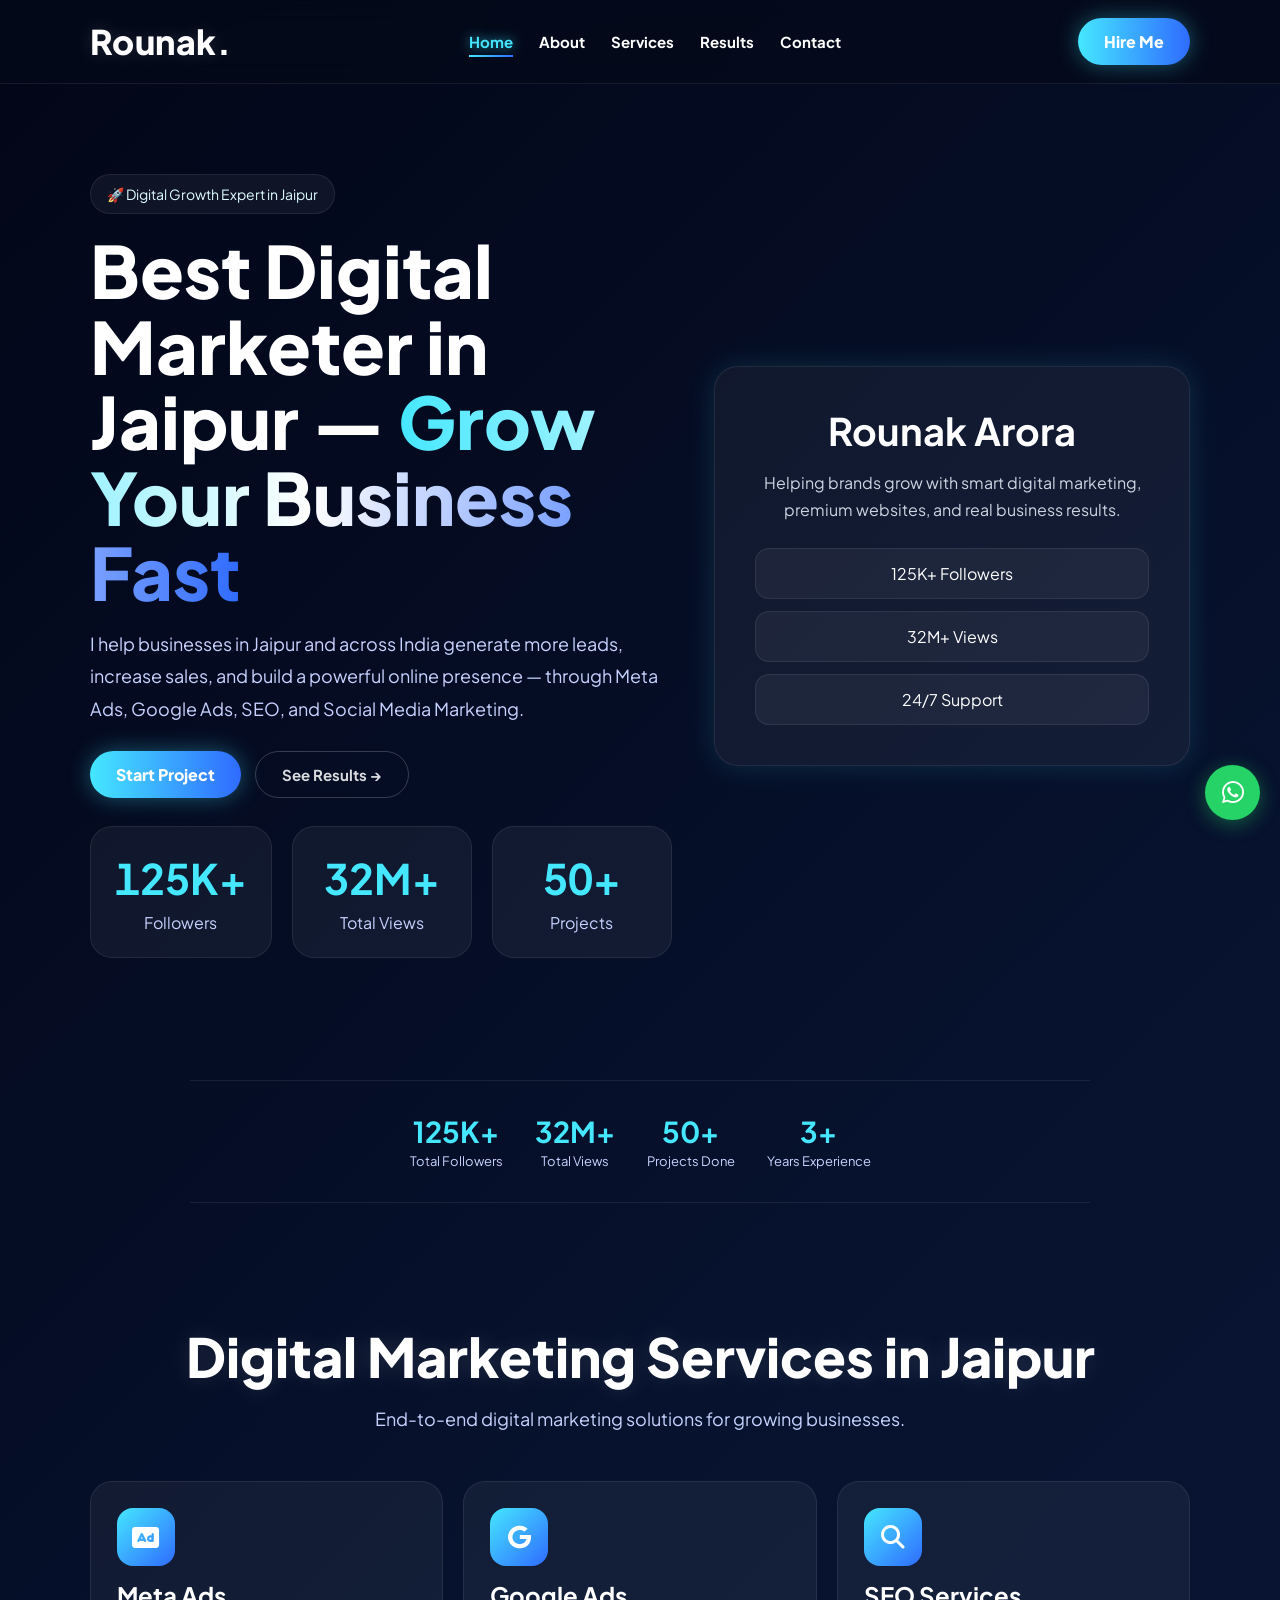
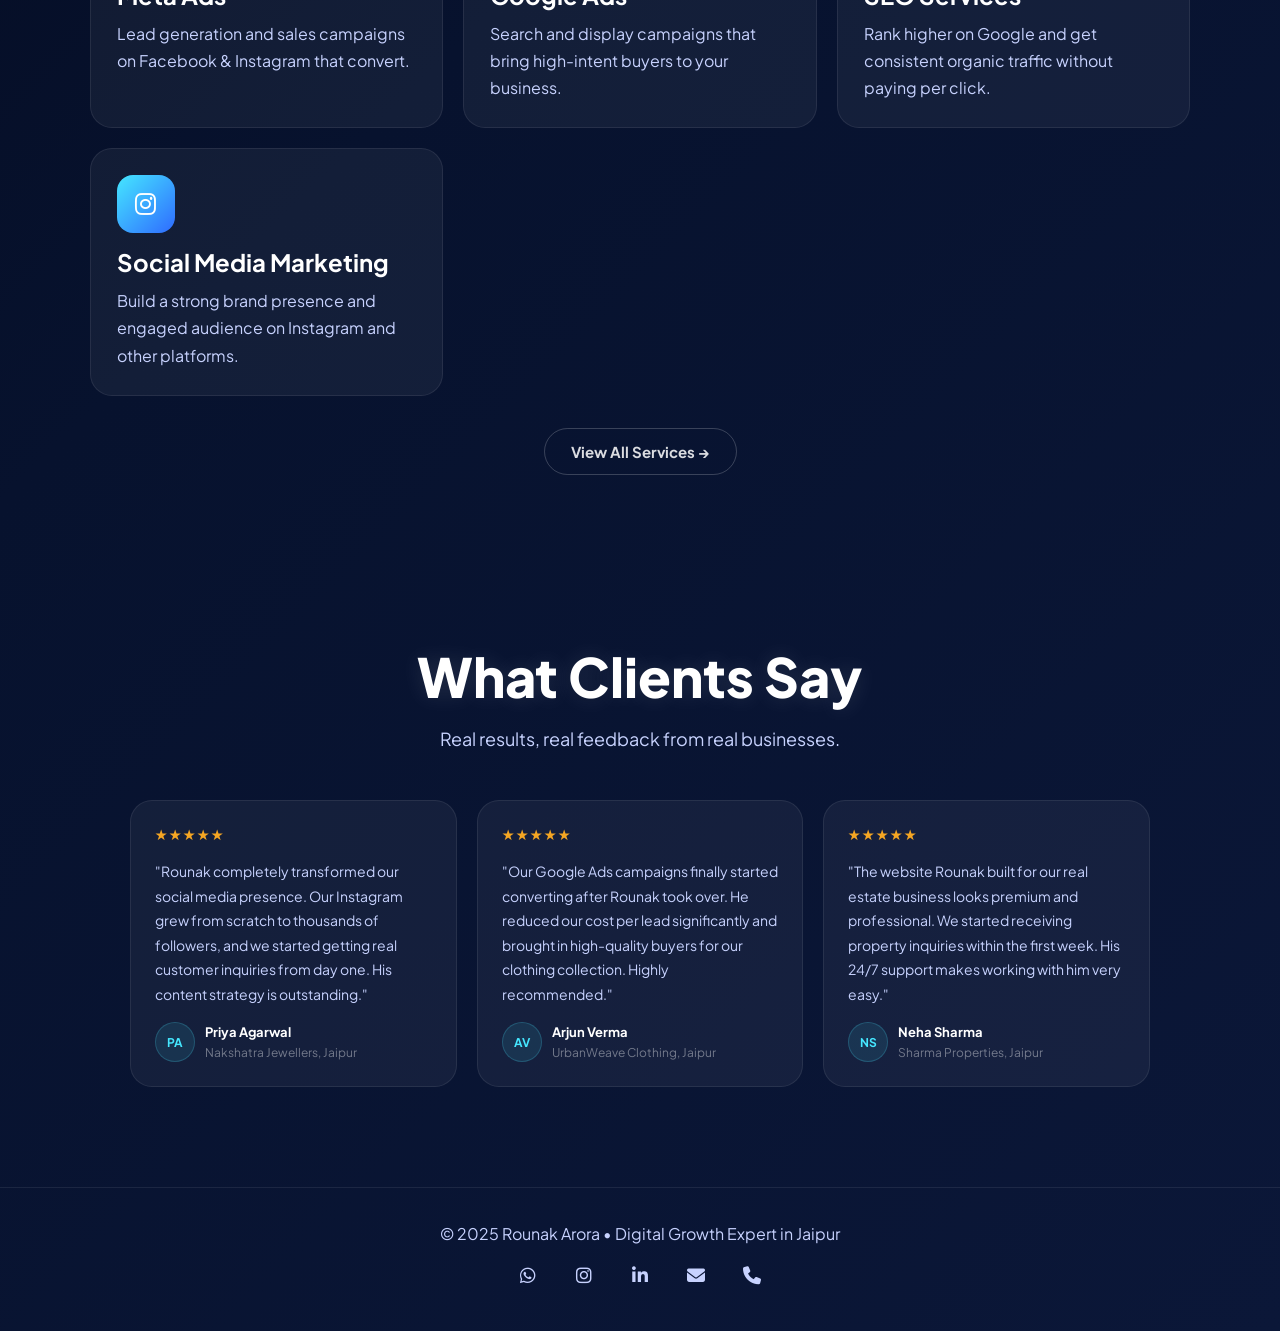
==== commit 76c51d26: "Revise SEO meta tags and statistics in index.html Updated meta tags for improved SEO and social proo" ====
--- a/index.html
+++ b/index.html
@@ -16,7 +16,7 @@
   <!-- Primary Meta Tags -->
   <title>Digital Marketer in Jaipur | Rounak Arora — SEO, Meta Ads & Google Ads Expert</title>
   <meta name="title" content="Digital Marketer in Jaipur | Rounak Arora — SEO & Ads Expert">
-  <meta name="description" content="Top Digital Marketing Expert in Jaipur. Get more leads & sales with Meta Ads, Google Ads, SEO & Social Media Marketing. 3+ years, 50+ projects. Free consultation.">
+  <meta name="description" content="Top Digital Marketing Expert in Jaipur. Grow leads & sales with SEO, Meta Ads, Google Ads & Social Media. 3+ years experience. Free consultation.">
   <meta name="keywords" content="digital marketer jaipur, seo expert jaipur, google ads jaipur, meta ads expert, social media marketing jaipur, freelance digital marketer, rounak arora">
   <meta name="author" content="Rounak Arora">
   <meta name="robots" content="index, follow, max-image-preview:large, max-snippet:-1, max-video-preview:-1">
@@ -35,7 +35,7 @@
   <meta property="og:type" content="website">
   <meta property="og:url" content="https://rounakarora.online/">
   <meta property="og:title" content="Digital Marketer in Jaipur | Rounak Arora">
-  <meta property="og:description" content="Get more leads & sales with Meta Ads, Google Ads, SEO & Social Media Marketing. 100K+ followers, 25M+ views, 50+ projects.">
+  <meta property="og:description" content="Get more leads & sales with Meta Ads, Google Ads, SEO & Social Media Marketing. 125K+ followers, 32M+ views, 50+ projects.">
   <meta property="og:image" content="https://rounakarora.online/insta.jpg">
   <meta property="og:image:width" content="1200">
   <meta property="og:image:height" content="630">
@@ -49,7 +49,7 @@
   <meta name="twitter:description" content="Get more leads & sales with Meta Ads, Google Ads, SEO & Social Media Marketing.">
   <meta name="twitter:image" content="https://rounakarora.online/insta.jpg">
   
-  <!-- Theme & Icons (FIXED: correct path) -->
+  <!-- Theme & Icons -->
   <meta name="theme-color" content="#020617">
   <link rel="icon" type="image/jpeg" href="/insta.jpg">
   <link rel="apple-touch-icon" href="/insta.jpg">
@@ -61,7 +61,7 @@
   <link rel="dns-prefetch" href="https://cdnjs.cloudflare.com">
   <link rel="dns-prefetch" href="https://wa.me">
   
-  <!-- Google Fonts (loaded directly for faster rendering) -->
+  <!-- Google Fonts -->
   <link rel="stylesheet" href="https://fonts.googleapis.com/css2?family=Plus+Jakarta+Sans:wght@400;600;700;800&display=swap">
   
   <!-- Schema.org Structured Data: ProfessionalService -->
@@ -152,7 +152,7 @@
   }
   </script>
 
-  <!-- FAQ Schema (NEW - for Google rich snippets) -->
+  <!-- FAQ Schema -->
   <script type="application/ld+json">
   {
     "@context": "https://schema.org",
@@ -163,7 +163,7 @@
         "name": "Who is the best digital marketer in Jaipur?",
         "acceptedAnswer": {
           "@type": "Answer",
-          "text": "Rounak Arora is a leading Digital Growth Expert in Jaipur with 3+ years of experience, 100K+ followers, and 50+ successful projects across SEO, Meta Ads, Google Ads, and Social Media Marketing."
+          "text": "Rounak Arora is a leading Digital Growth Expert in Jaipur with 3+ years of experience, 125K+ followers, and 50+ successful projects across SEO, Meta Ads, Google Ads, and Social Media Marketing."
         }
       },
       {
@@ -194,7 +194,7 @@
   }
   </script>
 
-  <!-- Breadcrumb Schema (NEW) -->
+  <!-- Breadcrumb Schema -->
   <script type="application/ld+json">
   {
     "@context": "https://schema.org",
@@ -214,7 +214,7 @@
 
   <link rel="stylesheet" href="style.css">
   
-  <!-- Font Awesome loaded asynchronously to prevent render blocking -->
+  <!-- Font Awesome loaded asynchronously -->
   <link rel="preload" href="https://cdnjs.cloudflare.com/ajax/libs/font-awesome/6.5.0/css/all.min.css" as="style" onload="this.onload=null;this.rel='stylesheet'">
   <noscript><link rel="stylesheet" href="https://cdnjs.cloudflare.com/ajax/libs/font-awesome/6.5.0/css/all.min.css"></noscript>
 
@@ -309,8 +309,8 @@
         <a href="/results" class="btn-ghost">See Results →</a>
       </div>
       <div class="stats">
-        <div class="stat"><h3>100K+</h3><p>Followers</p></div>
-        <div class="stat"><h3>25M+</h3><p>Total Views</p></div>
+        <div class="stat"><h3>125K+</h3><p>Followers</p></div>
+        <div class="stat"><h3>32M+</h3><p>Total Views</p></div>
         <div class="stat"><h3>50+</h3><p>Projects</p></div>
       </div>
     </div>
@@ -319,8 +319,8 @@
         <h2>Rounak Arora</h2>
         <p>Helping brands grow with smart digital marketing, premium websites, and real business results.</p>
         <div class="mini-stats">
-          <div>100K+ Followers</div>
-          <div>25M+ Views</div>
+          <div>125K+ Followers</div>
+          <div>32M+ Views</div>
           <div>24/7 Support</div>
         </div>
       </div>
@@ -329,8 +329,8 @@
 </section>
 
 <div class="proof-bar">
-  <div class="proof-item"><strong>100K+</strong><span>Total Followers</span></div>
-  <div class="proof-item"><strong>25M+</strong><span>Total Views</span></div>
+  <div class="proof-item"><strong>125K+</strong><span>Total Followers</span></div>
+  <div class="proof-item"><strong>32M+</strong><span>Total Views</span></div>
   <div class="proof-item"><strong>50+</strong><span>Projects Done</span></div>
   <div class="proof-item"><strong>3+</strong><span>Years Experience</span></div>
 </div>
--- a/style.css
+++ b/style.css
@@ -1,5 +1,6 @@
 /* ===================================
-   STYLE.CSS — FINAL VERSION (SPEED OPTIMIZED)
+   STYLE.CSS — FINAL VERSION (SEO & SPEED OPTIMIZED)
+   Last Updated: August 2025
 =================================== */
 
 /* RESET */
@@ -21,7 +22,10 @@
   --line: rgba(255,255,255,0.08);
 }
 
-html { scroll-behavior: smooth; }
+html { 
+  scroll-behavior: smooth; 
+  -webkit-text-size-adjust: 100%;
+}
 
 body {
   font-family: 'Plus Jakarta Sans', Arial, sans-serif;
@@ -30,6 +34,9 @@
   overflow-x: hidden;
   min-height: 100vh;
   position: relative;
+  -webkit-font-smoothing: antialiased;
+  -moz-osx-font-smoothing: grayscale;
+  text-rendering: optimizeLegibility;
 }
 
 body::before,
@@ -43,6 +50,7 @@
   opacity: .3;
   z-index: -1;
   transform: translateZ(0);
+  will-change: transform;
 }
 body::before { top: 50px; left: -120px; background: var(--cyan); }
 body::after  { right: -120px; bottom: 60px; background: var(--blue); }
@@ -56,14 +64,60 @@
   pointer-events: none;
 }
 
-a { color: inherit; }
-
-/* JS-injected styles (ab CSS mein) */
+a { 
+  color: inherit; 
+  text-decoration: none;
+}
+
+img {
+  max-width: 100%;
+  height: auto;
+  display: block;
+}
+
+/* Accessibility: Focus styles */
+a:focus-visible,
+button:focus-visible,
+input:focus-visible,
+textarea:focus-visible,
+select:focus-visible {
+  outline: 2px solid var(--cyan);
+  outline-offset: 2px;
+}
+
+/* Skip to content link (Accessibility) */
+.skip-to-content {
+  position: absolute;
+  top: -40px;
+  left: 0;
+  background: var(--cyan);
+  color: var(--bg1);
+  padding: 8px 16px;
+  z-index: 9999;
+  text-decoration: none;
+  font-weight: 700;
+  border-radius: 0 0 8px 0;
+}
+.skip-to-content:focus { top: 0; }
+
+/* JS-injected styles */
 .hidden { opacity: 0; transform: translateY(36px); transition: opacity .7s ease, transform .7s ease; }
 .show { opacity: 1; transform: translateY(0); }
 .card-hidden { opacity: 0; transition: opacity .5s ease; }
 .card-show { opacity: 1; }
 input.error, textarea.error { border-color: rgba(255, 80, 80, 0.6) !important; }
+
+/* Reduced Motion Support (Accessibility) */
+@media (prefers-reduced-motion: reduce) {
+  *, *::before, *::after {
+    animation-duration: 0.01ms !important;
+    animation-iteration-count: 1 !important;
+    transition-duration: 0.01ms !important;
+    scroll-behavior: auto !important;
+  }
+  .hidden { opacity: 1; transform: none; }
+  .card-hidden { opacity: 1; }
+}
 
 /* ── NAVBAR ── */
 .navbar {
@@ -168,6 +222,7 @@
   box-shadow: 0 0 22px rgba(69,231,255,.35);
   transition: transform .3s ease, box-shadow .3s ease;
   font-family: inherit;
+  min-height: 44px; /* Accessibility: minimum touch target */
 }
 
 @media (hover: hover) {
@@ -194,6 +249,7 @@
   cursor: pointer;
   background: transparent;
   box-shadow: none;
+  min-height: 44px; /* Accessibility: minimum touch target */
 }
 
 @media (hover: hover) {
@@ -226,6 +282,7 @@
   font-weight: 900;
   margin-bottom: 16px;
   text-shadow: 0 0 22px rgba(255,255,255,.12);
+  line-height: 1.15;
 }
 
 .section-sub {
@@ -273,7 +330,9 @@
 .hero-title span {
   background: linear-gradient(90deg, var(--cyan), #ffffff, var(--blue));
   -webkit-background-clip: text;
+  background-clip: text;
   -webkit-text-fill-color: transparent;
+  color: transparent;
 }
 
 .hero-text {
@@ -418,7 +477,7 @@
 .contact-wrap { max-width: 780px; margin: auto; }
 form { display: grid; gap: 16px; }
 
-input, textarea {
+input, textarea, select {
   width: 100%;
   padding: 16px 18px;
   border-radius: 16px;
@@ -430,7 +489,7 @@
   font-family: inherit;
   transition: border-color .2s, box-shadow .2s;
 }
-input:focus, textarea:focus {
+input:focus, textarea:focus, select:focus {
   border-color: rgba(69,231,255,.45);
   box-shadow: 0 0 0 4px rgba(69,231,255,.08);
 }
@@ -594,16 +653,196 @@
   justify-content: center;
   gap: 16px;
   margin-top: 12px;
+  flex-wrap: wrap;
 }
 .footer-socials a {
   color: var(--text);
   font-size: 18px;
   transition: color 0.3s;
   text-decoration: none;
+  min-width: 40px;
+  min-height: 40px;
+  display: inline-flex;
+  align-items: center;
+  justify-content: center;
 }
 .footer-socials a:hover { color: var(--cyan); }
 
-/* ── CASE STUDY ── */
+/* ── ABOUT PAGE — EXPERTISE TAGS ── */
+.expertise-tags {
+  display: flex;
+  flex-wrap: wrap;
+  gap: 10px;
+  margin-bottom: 24px;
+}
+.tag {
+  display: inline-flex;
+  align-items: center;
+  gap: 6px;
+  padding: 8px 14px;
+  border-radius: 999px;
+  border: 1px solid rgba(69,231,255,0.25);
+  background: rgba(69,231,255,0.07);
+  color: var(--cyan);
+  font-size: 13px;
+  font-weight: 600;
+}
+
+/* ── ABOUT PAGE — BRAND CARDS ── */
+.brand-grid {
+  display: grid;
+  grid-template-columns: repeat(2, 1fr);
+  gap: 16px;
+  margin-top: 2rem;
+}
+.brand-card {
+  background: var(--glass);
+  border: 1px solid var(--line);
+  border-radius: 18px;
+  padding: 1.5rem;
+  transition: transform .35s ease, box-shadow .35s ease;
+}
+@media (hover: hover) {
+  .brand-card:hover {
+    transform: translateY(-6px);
+    box-shadow: 0 0 26px rgba(69,231,255,.15);
+  }
+}
+.brand-card h3 { font-size: 18px; margin-bottom: 8px; color: #fff; }
+.brand-card p  { font-size: 14px; color: var(--text); line-height: 1.6; }
+.brand-icon { font-size: 1.5rem; margin-bottom: 10px; }
+
+/* ── ABOUT PAGE — EDUCATION LIST ── */
+.edu-list {
+  list-style: none;
+  display: grid;
+  gap: 14px;
+  margin-top: 1.5rem;
+}
+.edu-list li {
+  background: var(--glass);
+  border: 1px solid var(--line);
+  border-radius: 14px;
+  padding: 16px 20px;
+  display: flex;
+  align-items: center;
+  gap: 14px;
+  font-size: 15px;
+  color: var(--text);
+}
+.edu-list li i {
+  color: var(--cyan);
+  font-size: 18px;
+  flex-shrink: 0;
+}
+.edu-list li strong {
+  color: #fff;
+  display: block;
+  margin-bottom: 3px;
+}
+
+/* ── RESULTS PAGE — INSTAGRAM GRID ── */
+.insta-grid {
+  display: grid;
+  grid-template-columns: repeat(2, 1fr);
+  gap: 20px;
+  margin-top: 2rem;
+}
+.insta-card {
+  background: var(--glass);
+  border: 1px solid var(--line);
+  border-radius: 22px;
+  padding: 2rem;
+  text-decoration: none;
+  color: #fff;
+  display: flex;
+  flex-direction: column;
+  gap: 14px;
+  transition: transform .35s ease, box-shadow .35s ease, border-color .35s ease;
+}
+@media (hover: hover) {
+  .insta-card:hover {
+    transform: translateY(-8px);
+    box-shadow: 0 0 32px rgba(69,231,255,.18);
+    border-color: rgba(69,231,255,.3);
+  }
+}
+.insta-card-header {
+  display: flex;
+  align-items: center;
+  gap: 14px;
+}
+.insta-icon {
+  width: 52px;
+  height: 52px;
+  border-radius: 16px;
+  background: linear-gradient(135deg, #f09433, #e6683c, #dc2743, #cc2366, #bc1888);
+  display: flex;
+  align-items: center;
+  justify-content: center;
+  font-size: 22px;
+  color: #fff;
+  flex-shrink: 0;
+}
+.insta-card-title h3 { font-size: 17px; font-weight: 700; margin-bottom: 3px; }
+.insta-card-title span { font-size: 13px; color: var(--cyan); }
+.insta-desc { font-size: 14px; color: var(--text); line-height: 1.7; }
+.insta-tags {
+  display: flex;
+  flex-wrap: wrap;
+  gap: 8px;
+}
+.insta-tag {
+  font-size: 12px;
+  padding: 4px 10px;
+  border-radius: 999px;
+  background: rgba(255,255,255,0.06);
+  border: 1px solid rgba(255,255,255,0.1);
+  color: rgba(255,255,255,0.7);
+}
+.insta-cta {
+  display: inline-flex;
+  align-items: center;
+  gap: 8px;
+  font-size: 13px;
+  font-weight: 700;
+  color: var(--cyan);
+  margin-top: auto;
+}
+
+/* ── RESULTS PAGE — PORTFOLIO GRID ── */
+.portfolio-grid {
+  display: grid;
+  grid-template-columns: repeat(3, 1fr);
+  gap: 16px;
+  margin-top: 2rem;
+}
+.portfolio-card {
+  background: var(--glass);
+  border: 1px solid var(--line);
+  border-radius: 18px;
+  padding: 1.5rem;
+  text-align: center;
+  transition: transform .35s ease, box-shadow .35s ease, border-color .35s ease;
+  text-decoration: none;
+  color: #fff;
+  display: flex;
+  flex-direction: column;
+  align-items: center;
+  gap: 10px;
+}
+@media (hover: hover) {
+  .portfolio-card:hover {
+    transform: translateY(-6px);
+    box-shadow: 0 0 26px rgba(69,231,255,.18);
+    border-color: rgba(69,231,255,.3);
+  }
+}
+.portfolio-card i { font-size: 1.8rem; color: var(--cyan); }
+.portfolio-card h3 { font-size: 15px; font-weight: 700; }
+.portfolio-card p { font-size: 13px; color: var(--text); }
+
+/* ── CASE STUDY (Legacy) ── */
 .case-bio h2 { font-size: clamp(1.6rem, 4vw, 2.5rem); margin-bottom: 15px; line-height: 1.2; }
 .case-bio p  { line-height: 1.9; color: var(--text); margin-bottom: 20px; font-size: clamp(15px, 2vw, 17px); }
 .case-highlights { display: flex; gap: 12px; flex-wrap: wrap; margin-bottom: 24px; }
@@ -652,12 +891,41 @@
 }
 
 /* ── FOOTER ── */
-footer { margin-top: 20px; padding: 35px 7%; text-align: center; color: var(--text); border-top: 1px solid var(--line); }
+footer {
+  margin-top: 20px;
+  padding: 35px 7%;
+  text-align: center;
+  color: var(--text);
+  border-top: 1px solid var(--line);
+}
+
+/* Visually Hidden (Accessibility) */
+.visually-hidden {
+  position: absolute;
+  width: 1px;
+  height: 1px;
+  padding: 0;
+  margin: -1px;
+  overflow: hidden;
+  clip: rect(0,0,0,0);
+  white-space: nowrap;
+  border: 0;
+}
 
 /* ── SCROLLBAR ── */
 ::-webkit-scrollbar { width: 10px; }
 ::-webkit-scrollbar-track { background: #061022; }
 ::-webkit-scrollbar-thumb { background: linear-gradient(var(--cyan), var(--blue)); border-radius: 20px; }
+
+/* Selection color */
+::selection {
+  background: var(--cyan);
+  color: var(--bg1);
+}
+::-moz-selection {
+  background: var(--cyan);
+  color: var(--bg1);
+}
 
 /* ════════════════════════
    TABLET — max 992px
@@ -669,6 +937,9 @@
   .grid       { grid-template-columns: repeat(2, 1fr); }
   .stats      { grid-template-columns: repeat(3, 1fr); }
   .t-grid     { grid-template-columns: repeat(2, 1fr); }
+  .brand-grid { grid-template-columns: repeat(2, 1fr); }
+  .insta-grid { grid-template-columns: 1fr; }
+  .portfolio-grid { grid-template-columns: repeat(2, 1fr); }
 }
 
 /* ════════════════════════
@@ -770,12 +1041,16 @@
   .stat, .card, .result-box, .t-card { padding: 22px; }
   .stat h3, .result-box h2 { font-size: 36px; }
 
-  input, textarea { font-size: 15px; }
+  input, textarea, select { font-size: 16px; } /* 16px prevents iOS zoom */
   .testimonials { padding: 3rem 20px; }
 
   .about-bio, .case-bio { text-align: center; }
   .about-bio .badge, .case-bio .badge { margin: 0 auto 16px; display: inline-block; }
-  .case-highlights { justify-content: center; }
+  .case-highlights, .expertise-tags { justify-content: center; }
+
+  .brand-grid { grid-template-columns: 1fr; }
+  .insta-grid { grid-template-columns: 1fr; }
+  .portfolio-grid { grid-template-columns: repeat(2, 1fr); }
 
   .proof-bar { gap: 1.2rem; padding: 1.5rem; }
   .proof-item strong { font-size: 1.4rem; }
@@ -799,6 +1074,8 @@
   .proof-item strong { font-size: 1.2rem; }
   .profile-box h2 { font-size: 22px; }
   .whatsapp-float { width: 46px; height: 46px; font-size: 1.3rem; bottom: 70px; right: 12px; }
+  .portfolio-grid { grid-template-columns: 1fr; }
+  .about-bio .stats { grid-template-columns: 1fr; }
 }
 
 /* ════════════════════════
@@ -817,4 +1094,13 @@
     box-shadow: none !important;
   }
   a { color: #2f6bff !important; }
-}
+  .section-title, .hero-title { color: black !important; text-shadow: none !important; }
+}
+
+/* ════════════════════════
+   DARK MODE (Already dark theme)
+════════════════════════ */
+@media (prefers-color-scheme: light) {
+  /* Keep dark theme even if user prefers light */
+  body { background: linear-gradient(135deg, var(--bg1), var(--bg2), var(--bg3)); }
+}
